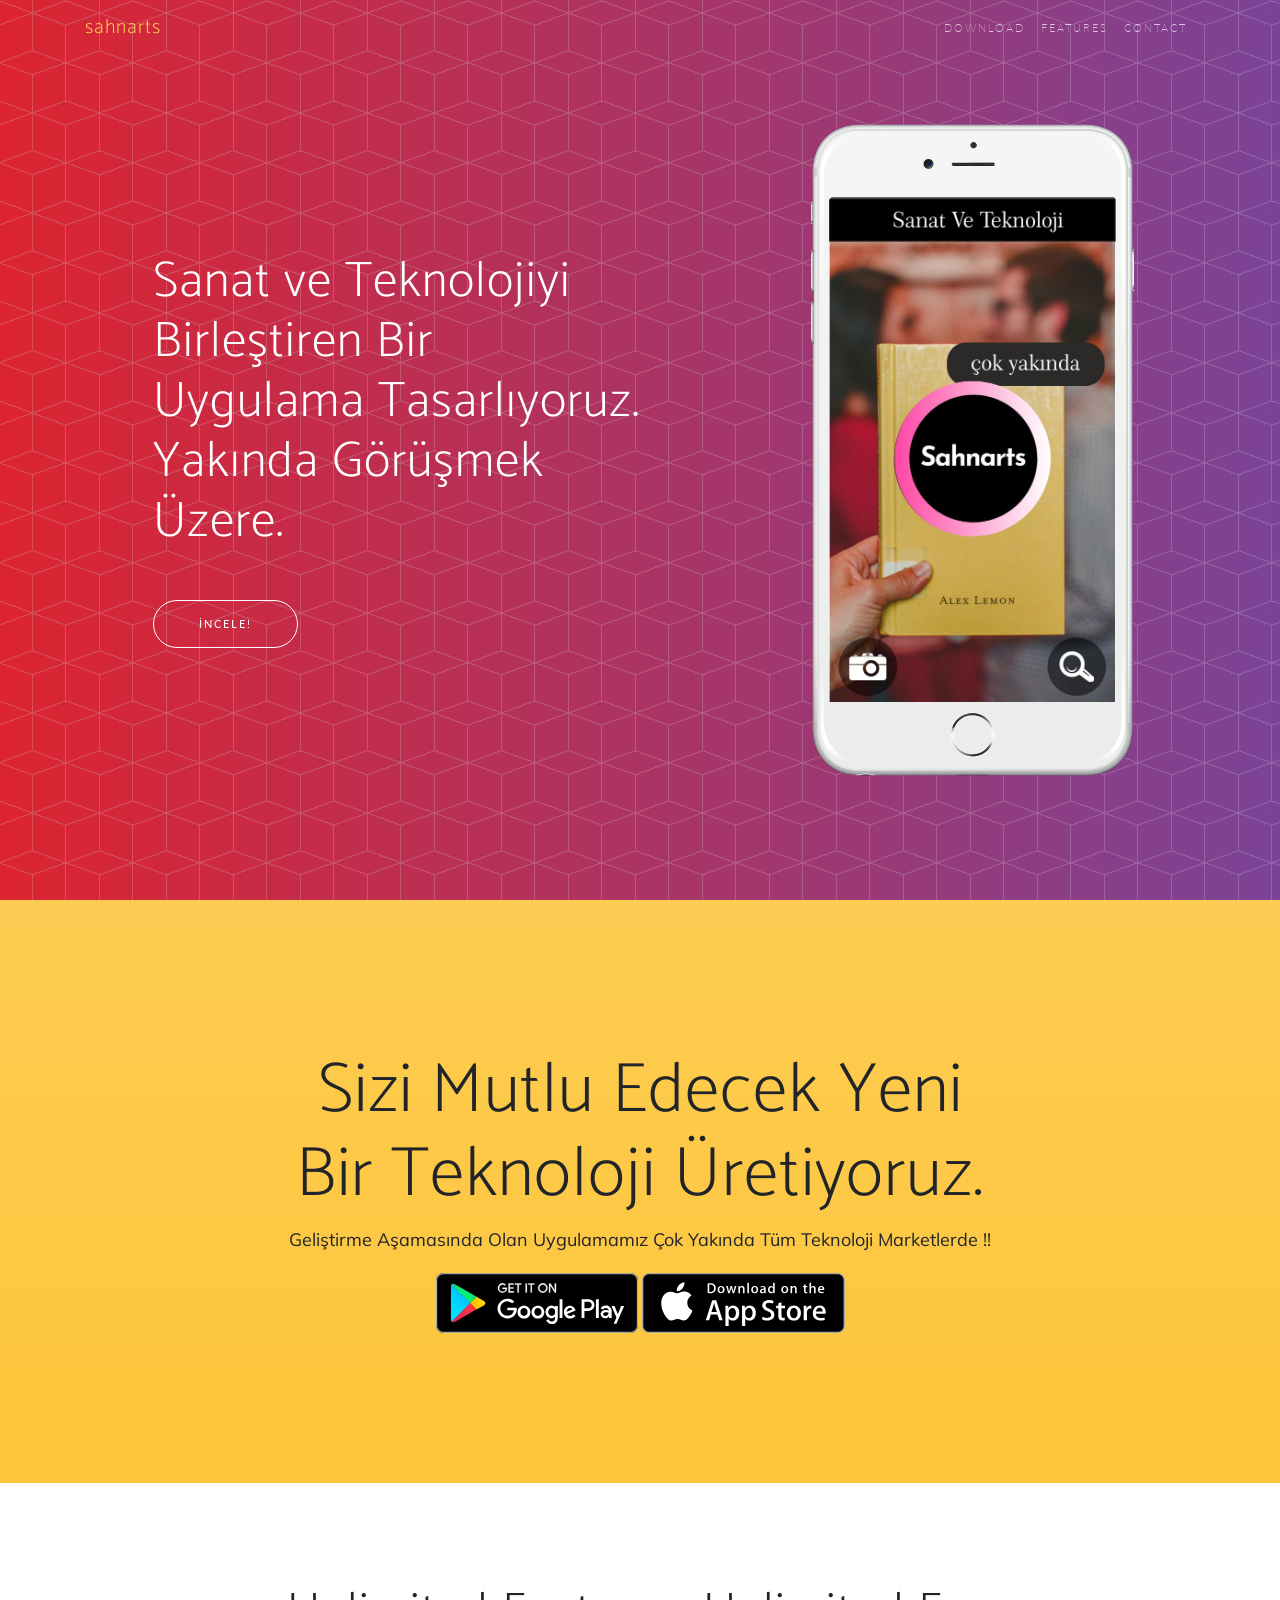
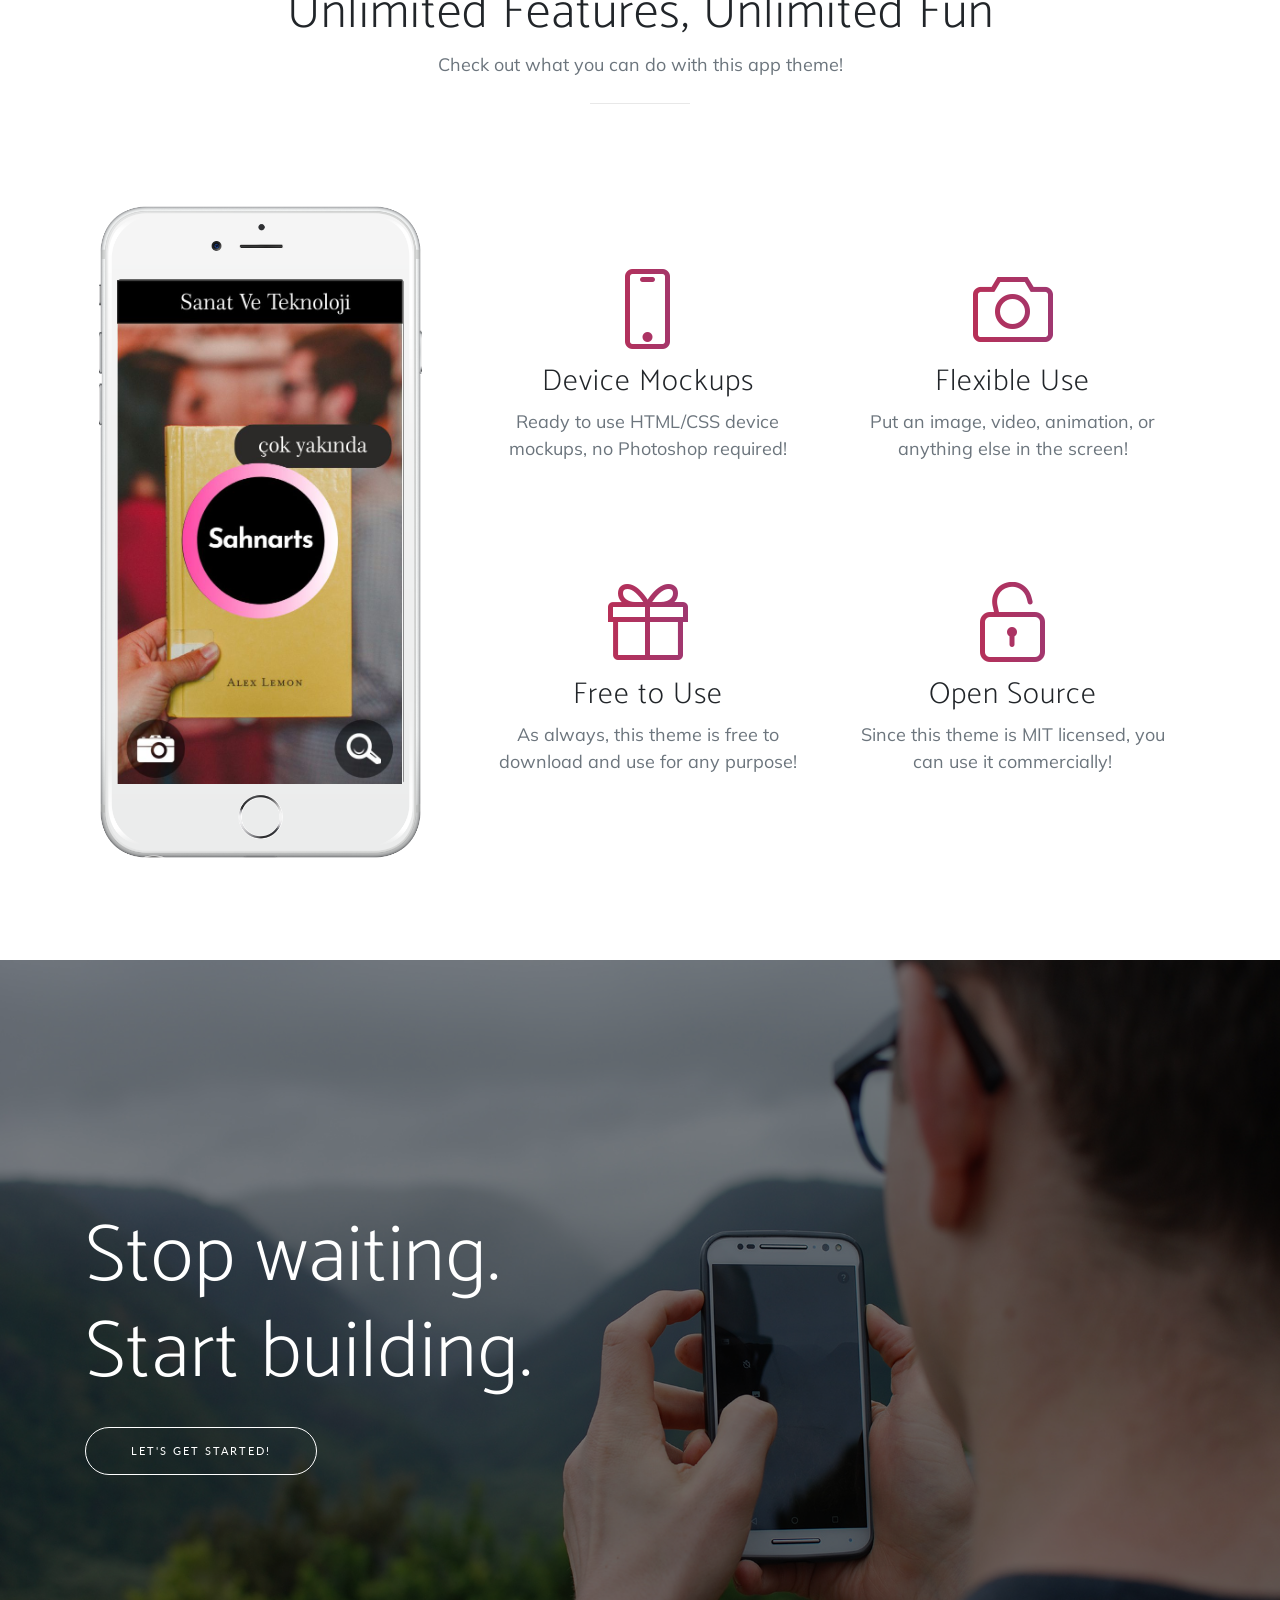
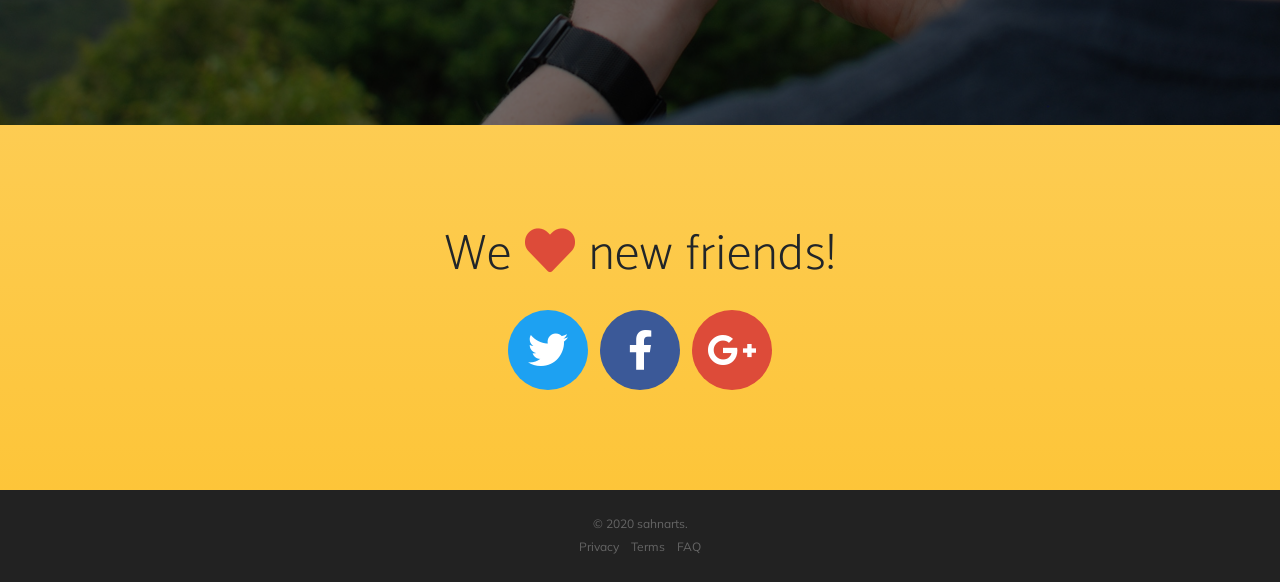
==== index.html @ 2852ccae "Update index.html" ====
<!DOCTYPE html>
<html lang="en">

<head>

  <meta charset="utf-8">
  <meta name="viewport" content="width=device-width, initial-scale=1, shrink-to-fit=no">
  <meta name="description" content="sahnarts">
  <meta name="author" content=".sahnarts">

  <title>sahnarts</title>

  <!-- Bootstrap core CSS -->
  <link href="vendor/bootstrap/css/bootstrap.min.css" rel="stylesheet">

  <!-- Custom fonts for this template -->
  <link href="vendor/fontawesome-free/css/all.min.css" rel="stylesheet">
  <link rel="stylesheet" href="vendor/simple-line-icons/css/simple-line-icons.css">
  <link href="https://fonts.googleapis.com/css?family=Lato" rel="stylesheet">
  <link href="https://fonts.googleapis.com/css?family=Catamaran:100,200,300,400,500,600,700,800,900" rel="stylesheet">
  <link href="https://fonts.googleapis.com/css?family=Muli" rel="stylesheet">

  <!-- Plugin CSS -->
  <link rel="stylesheet" href="device-mockups/device-mockups.min.css">

  <!-- Custom styles for this template -->
  <link href="css/new-age.min.css" rel="stylesheet">

</head>

<body id="page-top">

  <!-- Navigation -->
  <nav class="navbar navbar-expand-lg navbar-light fixed-top" id="mainNav">
    <div class="container">
      <a class="navbar-brand js-scroll-trigger" href="#page-top">sahnarts</a>
      <button class="navbar-toggler navbar-toggler-right" type="button" data-toggle="collapse" data-target="#navbarResponsive" aria-controls="navbarResponsive" aria-expanded="false" aria-label="Toggle navigation">
        Menu
        <i class="fas fa-bars"></i>
      </button>
      <div class="collapse navbar-collapse" id="navbarResponsive">
        <ul class="navbar-nav ml-auto">
          <li class="nav-item">
            <a class="nav-link js-scroll-trigger" href="#download">Download</a>
          </li>
          <li class="nav-item">
            <a class="nav-link js-scroll-trigger" href="#features">Features</a>
          </li>
          <li class="nav-item">
            <a class="nav-link js-scroll-trigger" href="#contact">Contact</a>
          </li>
        </ul>
      </div>
    </div>
  </nav>

  <header class="masthead">
    <div class="container h-100">
      <div class="row h-100">
        <div class="col-lg-7 my-auto">
          <div class="header-content mx-auto">
            <h1 class="mb-5">
              Sanat ve Teknolojiyi Birleştiren Bir Uygulama Tasarlıyoruz.</br>Yakında Görüşmek Üzere.</h1>
            <a href="#download" class="btn btn-outline btn-xl js-scroll-trigger">İncele!</a>
          </div>
        </div>
        <div class="col-lg-5 my-auto">
          <div class="device-container">
            <div class="device-mockup iphone6_plus portrait white">
              <div class="device">
                <div class="screen">
                  <!-- Demo image for screen mockup, you can put an image here, some HTML, an animation, video, or anything else! -->
                  <img src="../img/sahnartsphone.jpg" class="img-fluid" alt="">
                </div>
                <div class="button">
                  <!-- You can hook the "home button" to some JavaScript events or just remove it -->
                </div>
              </div>
            </div>
          </div>
        </div>
      </div>
    </div>
  </header>

  <section class="download bg-primary text-center" id="download">
    <div class="container">
      <div class="row">
        <div class="col-md-8 mx-auto">
          <h2 class="section-heading">Sizi Mutlu Edecek Yeni Bir Teknoloji Üretiyoruz.</h2>
          <p>Geliştirme Aşamasında Olan Uygulamamız Çok Yakında Tüm Teknoloji Marketlerde !!</p>
          <div class="badges">
            <a class="badge-link" href="#"><img src="img/google-play-badge.svg" alt=""></a>
            <a class="badge-link" href="#"><img src="img/app-store-badge.svg" alt=""></a>
          </div>
        </div>
      </div>
    </div>
  </section>

  <section class="features" id="features">
    <div class="container">
      <div class="section-heading text-center">
        <h2>Unlimited Features, Unlimited Fun</h2>
        <p class="text-muted">Check out what you can do with this app theme!</p>
        <hr>
      </div>
      <div class="row">
        <div class="col-lg-4 my-auto">
          <div class="device-container">
            <div class="device-mockup iphone6_plus portrait white">
              <div class="device">
                <div class="screen">
                  <!-- Demo image for screen mockup, you can put an image here, some HTML, an animation, video, or anything else! -->
                  <img src="img/sahnartsphone.jpg" class="img-fluid" alt="">
                </div>
                <div class="button">
                  <!-- You can hook the "home button" to some JavaScript events or just remove it -->
                </div>
              </div>
            </div>
          </div>
        </div>
        <div class="col-lg-8 my-auto">
          <div class="container-fluid">
            <div class="row">
              <div class="col-lg-6">
                <div class="feature-item">
                  <i class="icon-screen-smartphone text-primary"></i>
                  <h3>Device Mockups</h3>
                  <p class="text-muted">Ready to use HTML/CSS device mockups, no Photoshop required!</p>
                </div>
              </div>
              <div class="col-lg-6">
                <div class="feature-item">
                  <i class="icon-camera text-primary"></i>
                  <h3>Flexible Use</h3>
                  <p class="text-muted">Put an image, video, animation, or anything else in the screen!</p>
                </div>
              </div>
            </div>
            <div class="row">
              <div class="col-lg-6">
                <div class="feature-item">
                  <i class="icon-present text-primary"></i>
                  <h3>Free to Use</h3>
                  <p class="text-muted">As always, this theme is free to download and use for any purpose!</p>
                </div>
              </div>
              <div class="col-lg-6">
                <div class="feature-item">
                  <i class="icon-lock-open text-primary"></i>
                  <h3>Open Source</h3>
                  <p class="text-muted">Since this theme is MIT licensed, you can use it commercially!</p>
                </div>
              </div>
            </div>
          </div>
        </div>
      </div>
    </div>
  </section>

  <section class="cta">
    <div class="cta-content">
      <div class="container">
        <h2>Stop waiting.<br>Start building.</h2>
        <a href="#contact" class="btn btn-outline btn-xl js-scroll-trigger">Let's Get Started!</a>
      </div>
    </div>
    <div class="overlay"></div>
  </section>

  <section class="contact bg-primary" id="contact">
    <div class="container">
      <h2>We
        <i class="fas fa-heart"></i>
        new friends!</h2>
      <ul class="list-inline list-social">
        <li class="list-inline-item social-twitter">
          <a href="#">
            <i class="fab fa-twitter"></i>
          </a>
        </li>
        <li class="list-inline-item social-facebook">
          <a href="#">
            <i class="fab fa-facebook-f"></i>
          </a>
        </li>
        <li class="list-inline-item social-google-plus">
          <a href="#">
            <i class="fab fa-google-plus-g"></i>
          </a>
        </li>
      </ul>
    </div>
  </section>
  

  
  <footer>
    <div class="container">
      <p>&copy; 2020 sahnarts.</p>
      <ul class="list-inline">
        <li class="list-inline-item">
          <a href="#">Privacy</a>
        </li>
        <li class="list-inline-item">
          <a href="#">Terms</a>
        </li>
        <li class="list-inline-item">
          <a href="#">FAQ</a>
        </li>
      </ul>
    </div>
  </footer>


  <!-- Bootstrap core JavaScript -->
  <script src="vendor/jquery/jquery.min.js"></script>
  <script src="vendor/bootstrap/js/bootstrap.bundle.min.js"></script>

  <!-- Plugin JavaScript -->
  <script src="vendor/jquery-easing/jquery.easing.min.js"></script>

  <!-- Custom scripts for this template -->
  <script src="js/new-age.min.js"></script>

</body>

</html>
---- device-mockups/device-mockups.min.css ----
.device-mockup{position:relative;width:100%;padding-bottom:61.775701%}.device-mockup>.device{position:absolute;top:0;bottom:0;left:0;right:0;width:100%;height:100%;background-size:100% 100%;background-repeat:no-repeat;background-image:url(macbook/macbook.png)}.device-mockup>.device>.screen{position:absolute;top:11.0438729%;bottom:14.6747352%;left:13.364486%;right:13.364486%;overflow:hidden}.device-mockup>.device>.button{position:absolute;top:0;left:0;display:none;overflow:hidden;border-radius:100%;-webkit-border-radius:100%;-moz-border-radius:100%;cursor:pointer}.device-mockup.imac{padding-bottom:81.230769%}.device-mockup.imac>.device{background-image:url(imac/imac.png)}.device-mockup.imac>.device>.screen{top:8.20707071%;bottom:31.6919192%;left:6.61538462%;right:6.61538462%}.device-mockup.macbook{padding-bottom:61.775701%}.device-mockup.macbook>.device{background-image:url(macbook/macbook.png)}.device-mockup.macbook>.device>.screen{top:11.0438729%;bottom:14.6747352%;left:13.364486%;right:13.364486%}.device-mockup.macbook_2015{padding-bottom:57.5%}.device-mockup.macbook_2015.grey>.device,.device-mockup.macbook_2015>.device{background-image:url(macbook_2015/grey.png)}.device-mockup.macbook_2015.silver>.device,.device-mockup.macbook_2015>.device{background-image:url(macbook_2015/silver.png)}.device-mockup.macbook_2015.gold>.device,.device-mockup.macbook_2015>.device{background-image:url(macbook_2015/gold.png)}.device-mockup.macbook_2015>.device>.screen{top:7.5%;bottom:10.9%;left:12.46%;right:12.56%}.device-mockup.iphone5,.device-mockup.iphone5.portrait{padding-bottom:210.57%}.device-mockup.iphone5.landscape{padding-bottom:47.49%}.device-mockup.iphone5.black>.device,.device-mockup.iphone5.portrait.black>.device,.device-mockup.iphone5>.device{background-image:url(iphone5/iphone5_port_black.png)}.device-mockup.iphone5.landscape.black>.device,.device-mockup.iphone5.landscape>.device{background-image:url(iphone5/iphone5_land_black.png)}.device-mockup.iphone5.portrait.white>.device,.device-mockup.iphone5.white>.device{background-image:url(iphone5/iphone5_port_white.png)}.device-mockup.iphone5.landscape.white>.device{background-image:url(iphone5/iphone5_land_white.png)}.device-mockup.iphone5.portrait>.device>.screen,.device-mockup.iphone5>.device>.screen{top:14.78%;bottom:13.78%;left:8.77%;right:7.77%}.device-mockup.iphone5.landscape>.device>.screen{top:7.422488%;bottom:8.422488%;left:14.919127%;right:14.019127%}.device-mockup.iphone5.portrait>.device>.button,.device-mockup.iphone5>.device>.button{display:block;top:88.3%;bottom:2.5%;left:40%;right:40%}.device-mockup.iphone5.landscape>.device>.button{display:block;top:40%;bottom:41%;left:88.4%;right:2.3%}.device-mockup.iphone_se,.device-mockup.iphone_se.portrait{padding-bottom:209.83%}.device-mockup.iphone_se.landscape{padding-bottom:47.66%}.device-mockup.iphone_se.black>.device,.device-mockup.iphone_se.portrait.black>.device,.device-mockup.iphone_se>.device{background-image:url(iphone_se/iphone_se_port_black.png)}.device-mockup.iphone_se.landscape.black>.device,.device-mockup.iphone_se.landscape>.device{background-image:url(iphone_se/iphone_se_land_black.png)}.device-mockup.iphone_se.portrait.white>.device,.device-mockup.iphone_se.white>.device{background-image:url(iphone_se/iphone_se_port_white.png)}.device-mockup.iphone_se.landscape.white>.device{background-image:url(iphone_se/iphone_se_land_white.png)}.device-mockup.iphone_se.gold>.device,.device-mockup.iphone_se.portrait.gold>.device{background-image:url(iphone_se/iphone_se_port_gold.png)}.device-mockup.iphone_se.landscape.gold>.device{background-image:url(iphone_se/iphone_se_land_gold.png)}.device-mockup.iphone_se.portrait.rose>.device,.device-mockup.iphone_se.rose>.device{background-image:url(iphone_se/iphone_se_port_rose.png)}.device-mockup.iphone_se.landscape.rose>.device{background-image:url(iphone_se/iphone_se_land_rose.png)}.device-mockup.iphone_se.portrait>.device>.screen,.device-mockup.iphone_se>.device>.screen{top:16.28%;bottom:16.28%;left:11.77%;right:11.77%}.device-mockup.iphone_se.landscape>.device>.screen{top:11.722488%;bottom:11.722488%;left:16.0191273%;right:16.0191273%}.device-mockup.iphone_se.portrait>.device>.button,.device-mockup.iphone_se>.device>.button{display:block;top:86.3%;bottom:5.5%;left:42%;right:42%}.device-mockup.iphone_se.landscape>.device>.button{display:block;top:42%;bottom:42%;left:86.4%;right:5.1%}.device-mockup.iphone6,.device-mockup.iphone6.portrait{padding-bottom:207.19%}.device-mockup.iphone6.landscape{padding-bottom:48.76%}.device-mockup.iphone6.black>.device,.device-mockup.iphone6.portrait.black>.device,.device-mockup.iphone6>.device{background-image:url(iphone_6/iphone_6_port_black.png)}.device-mockup.iphone6.landscape.black>.device,.device-mockup.iphone6.landscape>.device{background-image:url(iphone_6/iphone_6_land_black.png)}.device-mockup.iphone6.portrait.white>.device,.device-mockup.iphone6.white>.device{background-image:url(iphone_6/iphone_6_port_white.png)}.device-mockup.iphone6.landscape.white>.device{background-image:url(iphone_6/iphone_6_land_white.png)}.device-mockup.iphone6.gold>.device,.device-mockup.iphone6.portrait.gold>.device{background-image:url(iphone_6/iphone_6_port_gold.png)}.device-mockup.iphone6.landscape.gold>.device{background-image:url(iphone_6/iphone_6_land_gold.png)}.device-mockup.iphone6.portrait>.device>.screen,.device-mockup.iphone6>.device>.screen{top:12.58%;bottom:12.88%;left:6.77%;right:6.77%}.device-mockup.iphone6.landscape>.device>.screen{top:6.77%;bottom:6.77%;left:12.58%;right:12.88%}.device-mockup.iphone6.portrait>.device>.button,.device-mockup.iphone6>.device>.button{display:block;top:88.6%;bottom:3.2%;left:42%;right:42%}.device-mockup.iphone6.landscape>.device>.button{display:block;top:42%;bottom:42%;left:88.6%;right:3.2%}.device-mockup.iphone6_plus,.device-mockup.iphone6_plus.portrait{padding-bottom:201.76%}.device-mockup.iphone6_plus.landscape{padding-bottom:49.56%}.device-mockup.iphone6_plus.black>.device,.device-mockup.iphone6_plus.portrait.black>.device,.device-mockup.iphone6_plus>.device{background-image:url(iphone_6_plus/iphone_6_plus_black_port.png)}.device-mockup.iphone6_plus.landscape.black>.device,.device-mockup.iphone6_plus.landscape>.device{background-image:url(iphone_6_plus/iphone_6_plus_black_land.png)}.device-mockup.iphone6_plus.portrait.white>.device,.device-mockup.iphone6_plus.white>.device{background-image:url(iphone_6_plus/iphone_6_plus_white_port.png)}.device-mockup.iphone6_plus.landscape.white>.device{background-image:url(iphone_6_plus/iphone_6_plus_white_land.png)}.device-mockup.iphone6_plus.gold>.device,.device-mockup.iphone6_plus.portrait.gold>.device{background-image:url(iphone_6_plus/iphone_6_plus_gold_port.png)}.device-mockup.iphone6_plus.landscape.gold>.device{background-image:url(iphone_6_plus/iphone_6_plus_gold_land.png)}.device-mockup.iphone6_plus.portrait>.device>.screen,.device-mockup.iphone6_plus>.device>.screen{top:11.58%;bottom:11.58%;left:5.97%;right:5.97%}.device-mockup.iphone6_plus.landscape>.device>.screen{top:5.97%;bottom:5.97%;left:11.38%;right:11.58%}.device-mockup.iphone6_plus.portrait>.device>.button,.device-mockup.iphone6_plus>.device>.button{display:block;top:89.9%;bottom:3.2%;left:43%;right:43%}.device-mockup.iphone6_plus.landscape>.device>.button{display:block;top:43%;bottom:43%;left:89.9%;right:3.2%}.device-mockup.ipad,.device-mockup.ipad.portrait{padding-bottom:128.406276%}.device-mockup.ipad.landscape{padding-bottom:79.9086758%}.device-mockup.ipad.black>.device,.device-mockup.ipad.portrait.black>.device,.device-mockup.ipad>.device{background-image:url(ipad/ipad_port_black.png)}.device-mockup.ipad.portrait.white>.device,.device-mockup.ipad.white>.device{background-image:url(ipad/ipad_port_white.png)}.device-mockup.ipad.landscape.black>.device,.device-mockup.ipad.landscape>.device{background-image:url(ipad/ipad_land_black.png)}.device-mockup.ipad.landscape.white>.device{background-image:url(ipad/ipad_land_white.png)}.device-mockup.ipad.portrait>.device>.screen,.device-mockup.ipad>.device>.screen{top:12.025723%;bottom:12.154341%;left:13.45995%;right:13.45995%}.device-mockup.ipad.landscape>.device>.screen{top:13.87755102%;bottom:13.87755102%;left:11.5459883%;right:11.5459883%}.device-mockup.ipad.portrait>.device>.button,.device-mockup.ipad>.device>.button{display:block;top:90.2%;bottom:5.5%;left:47.3%;right:47.3%}.device-mockup.ipad.landscape>.device>.button{display:block;top:47.3%;bottom:47.3%;left:90.8%;right:4.9%}.device-mockup.ipad_air,.device-mockup.ipad_air.portrait{padding-bottom:141.27%}.device-mockup.ipad_air.landscape{padding-bottom:70.79%}.device-mockup.ipad_air.grey>.device,.device-mockup.ipad_air.portrait.grey>.device,.device-mockup.ipad_air>.device{background-image:url(ipad_air/ipad_air_gray_port.png)}.device-mockup.ipad_air.portrait.silver>.device,.device-mockup.ipad_air.silver>.device{background-image:url(ipad_air/ipad_air_silver_port.png)}.device-mockup.ipad_air.landscape.grey>.device,.device-mockup.ipad_air.landscape>.device{background-image:url(ipad_air/ipad_air_gray_land.png)}.device-mockup.ipad_air.landscape.silver>.device{background-image:url(ipad_air/ipad_air_silver_land.png)}.device-mockup.ipad_air.portrait>.device>.screen,.device-mockup.ipad_air>.device>.screen{top:9.025723%;bottom:9.154341%;left:7.45995%;right:6.45995%}.device-mockup.ipad_air.landscape>.device>.screen{top:6.877551%;bottom:6.877551%;left:9.545988%;right:9.545988%}.device-mockup.ipad_air.portrait>.device>.button,.device-mockup.ipad_air>.device>.button{display:block;top:93.2%;bottom:2.5%;left:47.3%;right:47.3%}.device-mockup.ipad_air.landscape>.device>.button{display:block;top:47.3%;bottom:47.3%;left:93.1%;right:2.1%}.device-mockup.ipad_air_2,.device-mockup.ipad_air_2.portrait{padding-bottom:141.38%}.device-mockup.ipad_air_2.landscape{padding-bottom:70.73%}.device-mockup.ipad_air_2.grey>.device,.device-mockup.ipad_air_2.portrait.grey>.device,.device-mockup.ipad_air_2>.device{background-image:url(ipad_air_2/ipad_air_2_gray_port.png)}.device-mockup.ipad_air_2.portrait.silver>.device,.device-mockup.ipad_air_2.silver>.device{background-image:url(ipad_air_2/ipad_air_2_silver_port.png)}.device-mockup.ipad_air_2.gold>.device,.device-mockup.ipad_air_2.portrait.gold>.device{background-image:url(ipad_air_2/ipad_air_2_gold_port.png)}.device-mockup.ipad_air_2.landscape.grey>.device,.device-mockup.ipad_air_2.landscape>.device{background-image:url(ipad_air_2/ipad_air_2_gray_land.png)}.device-mockup.ipad_air_2.landscape.silver>.device{background-image:url(ipad_air_2/ipad_air_2_silver_land.png)}.device-mockup.ipad_air_2.landscape.gold>.device{background-image:url(ipad_air_2/ipad_air_2_gold_land.png)}.device-mockup.ipad_air_2.portrait>.device>.screen,.device-mockup.ipad_air_2>.device>.screen{top:9.025723%;bottom:8.854341%;left:6.15995%;right:6.15995%}.device-mockup.ipad_air_2.landscape>.device>.screen{top:6.277551%;bottom:6.277551%;left:8.545988%;right:8.545988%}.device-mockup.ipad_air_2.portrait>.device>.button,.device-mockup.ipad_air_2>.device>.button{display:block;top:93.2%;bottom:2.1%;left:46.3%;right:46.5%}.device-mockup.ipad_air_2.landscape>.device>.button{display:block;top:46.5%;bottom:46.8%;left:93.5%;right:1.9%}.device-mockup.ipad_pro,.device-mockup.ipad_pro.portrait{padding-bottom:138.63%}.device-mockup.ipad_pro.landscape{padding-bottom:72.14%}.device-mockup.ipad_pro.grey>.device,.device-mockup.ipad_pro.portrait.grey>.device,.device-mockup.ipad_pro>.device{background-image:url(ipad_pro/ipad_pro_port_black.png)}.device-mockup.ipad_pro.portrait.silver>.device,.device-mockup.ipad_pro.silver>.device{background-image:url(ipad_pro/ipad_pro_port_silver.png)}.device-mockup.ipad_pro.gold>.device,.device-mockup.ipad_pro.portrait.gold>.device{background-image:url(ipad_pro/ipad_pro_port_gold.png)}.device-mockup.ipad_pro.landscape.grey>.device,.device-mockup.ipad_pro.landscape>.device{background-image:url(ipad_pro/ipad_pro_land_black.png)}.device-mockup.ipad_pro.landscape.silver>.device{background-image:url(ipad_pro/ipad_pro_land_silver.png)}.device-mockup.ipad_pro.landscape.gold>.device{background-image:url(ipad_pro/ipad_pro_land_gold.png)}.device-mockup.ipad_pro.portrait>.device>.screen,.device-mockup.ipad_pro>.device>.screen{top:7.025723%;bottom:6.854341%;left:5.15995%;right:5.15995%}.device-mockup.ipad_pro.landscape>.device>.screen{top:5.177551%;bottom:5.177551%;left:6.945988%;right:6.945988%}.device-mockup.ipad_pro.portrait>.device>.button,.device-mockup.ipad_pro>.device>.button{display:block;top:94.9%;bottom:1.5%;left:47.3%;right:47.1%}.device-mockup.ipad_pro.landscape>.device>.button{display:block;top:47.5%;bottom:47.5%;left:94.8%;right:1.5%}.device-mockup.galaxy_s3,.device-mockup.galaxy_s3.portrait{padding-bottom:178.787879%}.device-mockup.galaxy_s3.landscape{padding-bottom:55.9322034%}.device-mockup.galaxy_s3.black>.device,.device-mockup.galaxy_s3.portrait.black>.device,.device-mockup.galaxy_s3>.device{background-image:url(galaxy_s3/s3_port_black.png)}.device-mockup.galaxy_s3.landscape.black>.device,.device-mockup.galaxy_s3.landscape>.device{background-image:url(galaxy_s3/s3_land_black.png)}.device-mockup.galaxy_s3.portrait.white>.device,.device-mockup.galaxy_s3.white>.device{background-image:url(galaxy_s3/s3_port_white.png)}.device-mockup.galaxy_s3.landscape.white>.device{background-image:url(galaxy_s3/s3_land_white.png)}.device-mockup.galaxy_s3.portrait>.device>.screen,.device-mockup.galaxy_s3>.device>.screen{top:12.3728814%;bottom:15.5367232%;left:13.8383838%;right:13.8383838%}.device-mockup.galaxy_s3.landscape>.device>.screen{top:13.8383838%;bottom:13.8383838%;left:12.3728814%;right:15.5367232%}.device-mockup.galaxy_s5,.device-mockup.galaxy_s5.portrait{padding-bottom:194.188862%}.device-mockup.galaxy_s5.landscape{padding-bottom:51.496259%}.device-mockup.galaxy_s5.black>.device,.device-mockup.galaxy_s5.portrait.black>.device,.device-mockup.galaxy_s5>.device{background-image:url(galaxy_s5/galaxy_s5_port_black.png)}.device-mockup.galaxy_s5.landscape.black>.device,.device-mockup.galaxy_s5.landscape>.device{background-image:url(galaxy_s5/galaxy_s5_land_black.png)}.device-mockup.galaxy_s5.portrait.white>.device,.device-mockup.galaxy_s5.white>.device{background-image:url(galaxy_s5/galaxy_s5_port_white.png)}.device-mockup.galaxy_s5.landscape.white>.device{background-image:url(galaxy_s5/galaxy_s5_land_white.png)}.device-mockup.galaxy_s5.portrait>.device>.screen,.device-mockup.galaxy_s5>.device>.screen{top:10.2%;bottom:10.1%;left:6.3%;right:6.4%}.device-mockup.galaxy_s5.landscape>.device>.screen{top:6.6%;bottom:6.2%;left:10.15%;right:10%}.device-mockup.galaxy_tab4,.device-mockup.galaxy_tab4.landscape{padding-bottom:72.689464%}.device-mockup.galaxy_tab4.black>.device,.device-mockup.galaxy_tab4.landscape.black>.device,.device-mockup.galaxy_tab4>.device{background-image:url(galaxy_tab4/galaxy_tab4_land_black.png)}.device-mockup.galaxy_tab4.landscape.white>.device,.device-mockup.galaxy_tab4.white>.device{background-image:url(galaxy_tab4/galaxy_tab4_land_white.png)}.device-mockup.galaxy_tab4.landscape>.device>.screen,.device-mockup.galaxy_tab4>.device>.screen{top:11.5%;bottom:11.5%;left:5.4%;right:5.2%}.device-mockup.lumia920,.device-mockup.lumia920.portrait{padding-bottom:172.796353%}.device-mockup.lumia920.landscape{padding-bottom:56.3330381%}.device-mockup.lumia920.portrait>.device,.device-mockup.lumia920>.device{background-image:url(lumia920/lumia920_port.png)}.device-mockup.lumia920.landscape>.device{background-image:url(lumia920/lumia920_land.png)}.device-mockup.lumia920.portrait>.device>.screen,.device-mockup.lumia920>.device>.screen{top:10.6420405%;bottom:18.9973615%;left:13.5258359%;right:13.5258359%}.device-mockup.lumia920.landscape>.device>.screen{top:12.2641509%;bottom:12.2641509%;left:10.5403012%;right:18.6005314%}.device-mockup.nexus7,.device-mockup.nexus7.portrait{padding-bottom:156.521739%}.device-mockup.nexus7.landscape{padding-bottom:63.6678201%}.device-mockup.nexus7.portrait>.device,.device-mockup.nexus7>.device{background-image:url(nexus7/nexus7_port.png)}.device-mockup.nexus7.landscape>.device{background-image:url(nexus7/nexus7_land.png)}.device-mockup.nexus7.portrait>.device>.screen,.device-mockup.nexus7>.device>.screen{top:13.1365741%;bottom:12.7893519%;left:13.7681159%;right:13.7681159%}.device-mockup.nexus7.landscape>.device>.screen{top:13.7681159%;bottom:13.7681159%;left:13.0911188%;right:13.0911188%}.device-mockup.surface,.device-mockup.surface.landscape{padding-bottom:64.7584973%}.device-mockup.surface.landscape>.device,.device-mockup.surface>.device{background-image:url(surface/surface.png)}.device-mockup.surface.landscape>.device>.screen,.device-mockup.surface>.device>.screen{top:14.5488029%;bottom:14.9171271%;left:9.36195587%;right:9.36195587%}.device-mockup.samsung_tv,.device-mockup.samsung_tv.landscape{padding-bottom:64.68%}.device-mockup.samsung_tv.landscape>.device,.device-mockup.samsung_tv>.device{background-image:url(samsung_tv/samsung_tv.png)}.device-mockup.samsung_tv.landscape>.device>.screen,.device-mockup.samsung_tv>.device>.screen{top:2.148803%;bottom:12.817127%;left:1.261956%;right:1.361956%}
---- css/new-age.min.css ----
/*!
 * Start Bootstrap - New Age v5.0.7 (https://startbootstrap.com/template-overviews/new-age)
 * Copyright 2013-2019 Start Bootstrap
 * Licensed under MIT (https://github.com/BlackrockDigital/startbootstrap-new-age/blob/master/LICENSE)
 */body,html{width:100%;height:100%}body{font-family:Muli,Helvetica,Arial,sans-serif}a{color:#fdcc52;transition:all .35s}a:focus,a:hover{color:#fcbd20}hr{max-width:100px;margin:25px auto 0;border-width:1px;border-color:rgba(34,34,34,.1)}hr.light{border-color:#fff}h1,h2,h3,h4,h5,h6{font-family:Catamaran,Helvetica,Arial,sans-serif;font-weight:200;letter-spacing:1px}p{font-size:18px;line-height:1.5;margin-bottom:20px}section{padding:100px 0}section h2{font-size:50px}#mainNav{border-color:rgba(34,34,34,.05);background-color:#fff;transition:all .35s;font-family:Catamaran,Helvetica,Arial,sans-serif;font-weight:200;letter-spacing:1px}#mainNav .navbar-brand{color:#fdcc52;font-family:Catamaran,Helvetica,Arial,sans-serif;font-weight:200;letter-spacing:1px}#mainNav .navbar-brand:focus,#mainNav .navbar-brand:hover{color:#fcbd20}#mainNav .navbar-toggler{font-size:12px;padding:8px 10px;color:#222}#mainNav .navbar-nav>li>a{font-size:11px;font-family:Lato,Helvetica,Arial,sans-serif;letter-spacing:2px;text-transform:uppercase}#mainNav .navbar-nav>li>a.active{color:#fdcc52!important;background-color:transparent}#mainNav .navbar-nav>li>a.active:hover{background-color:transparent}#mainNav .navbar-nav>li>a,#mainNav .navbar-nav>li>a:focus{color:#222}#mainNav .navbar-nav>li>a:focus:hover,#mainNav .navbar-nav>li>a:hover{color:#fdcc52}@media (min-width:992px){#mainNav{border-color:transparent;background-color:transparent}#mainNav .navbar-brand{color:fade(white,70%)}#mainNav .navbar-brand:focus,#mainNav .navbar-brand:hover{color:#fff}#mainNav .navbar-nav>li>a,#mainNav .navbar-nav>li>a:focus{color:rgba(255,255,255,.7)}#mainNav .navbar-nav>li>a:focus:hover,#mainNav .navbar-nav>li>a:hover{color:#fff}#mainNav.navbar-shrink{border-color:rgba(34,34,34,.1);background-color:#fff}#mainNav.navbar-shrink .navbar-brand{color:#222}#mainNav.navbar-shrink .navbar-brand:focus,#mainNav.navbar-shrink .navbar-brand:hover{color:#fdcc52}#mainNav.navbar-shrink .navbar-nav>li>a,#mainNav.navbar-shrink .navbar-nav>li>a:focus{color:#222}#mainNav.navbar-shrink .navbar-nav>li>a:focus:hover,#mainNav.navbar-shrink .navbar-nav>li>a:hover{color:#fdcc52}}header.masthead{position:relative;width:100%;padding-top:150px;padding-bottom:100px;color:#fff;background:url(../img/bg-pattern.png),#7b4397;background:url(../img/bg-pattern.png),linear-gradient(to left,#7b4397,#dc2430)}header.masthead .header-content{max-width:500px;margin-bottom:100px;text-align:center}header.masthead .header-content h1{font-size:30px}header.masthead .device-container{max-width:325px;margin-right:auto;margin-left:auto}header.masthead .device-container .screen img{border-radius:3px}@media (min-width:992px){header.masthead{height:100vh;min-height:775px;padding-top:0;padding-bottom:0}header.masthead .header-content{margin-bottom:0;text-align:left}header.masthead .header-content h1{font-size:50px}header.masthead .device-container{max-width:325px}}section.download{position:relative;padding:150px 0}section.download h2{font-size:50px;margin-top:0}section.download .badges .badge-link{display:block;margin-bottom:25px}section.download .badges .badge-link:last-child{margin-bottom:0}section.download .badges .badge-link img{height:60px}@media (min-width:768px){section.download .badges .badge-link{display:inline-block;margin-bottom:0}}@media (min-width:768px){section.download h2{font-size:70px}}section.features .section-heading{margin-bottom:100px}section.features .section-heading h2{margin-top:0}section.features .section-heading p{margin-bottom:0}section.features .device-container,section.features .feature-item{max-width:325px;margin:0 auto}section.features .device-container{margin-bottom:100px}@media (min-width:992px){section.features .device-container{margin-bottom:0}}section.features .feature-item{padding-top:50px;padding-bottom:50px;text-align:center}section.features .feature-item h3{font-size:30px}section.features .feature-item i{font-size:80px;display:block;margin-bottom:15px;background:linear-gradient(to left,#7b4397,#dc2430);-webkit-background-clip:text;-webkit-text-fill-color:transparent}section.cta{position:relative;padding:250px 0;background-image:url(../img/bg-cta.jpg);background-position:center;background-size:cover}section.cta .cta-content{position:relative;z-index:1}section.cta .cta-content h2{font-size:50px;max-width:450px;margin-top:0;margin-bottom:25px;color:#fff}@media (min-width:768px){section.cta .cta-content h2{font-size:80px}}section.cta .overlay{position:absolute;top:0;left:0;width:100%;height:100%;background-color:rgba(0,0,0,.5)}section.contact{text-align:center}section.contact h2{margin-top:0;margin-bottom:25px}section.contact h2 i{color:#dd4b39}section.contact ul.list-social{margin-bottom:0}section.contact ul.list-social li a{font-size:40px;line-height:80px;display:block;width:80px;height:80px;color:#fff;border-radius:100%}section.contact ul.list-social li.social-twitter a{background-color:#1da1f2}section.contact ul.list-social li.social-twitter a:hover{background-color:#0d95e8}section.contact ul.list-social li.social-facebook a{background-color:#3b5998}section.contact ul.list-social li.social-facebook a:hover{background-color:#344e86}section.contact ul.list-social li.social-google-plus a{background-color:#dd4b39}section.contact ul.list-social li.social-google-plus a:hover{background-color:#d73925}footer{padding:25px 0;text-align:center;color:rgba(255,255,255,.3);background-color:#222}footer p{font-size:12px;margin:0}footer ul{margin-bottom:0}footer ul li a{font-size:12px;color:rgba(255,255,255,.3)}footer ul li a.active,footer ul li a:active,footer ul li a:focus,footer ul li a:hover{text-decoration:none}.bg-primary{background:#fdcc52;background:linear-gradient(#fdcc52,#fdc539)}.text-primary{color:#fdcc52}.no-gutter>[class*=col-]{padding-right:0;padding-left:0}.btn-outline{color:#fff;border:1px solid;border-color:#fff}.btn-outline.active,.btn-outline:active,.btn-outline:focus,.btn-outline:hover{color:#fff;border-color:#fdcc52;background-color:#fdcc52}.btn{border-radius:300px;font-family:Lato,Helvetica,Arial,sans-serif;letter-spacing:2px;text-transform:uppercase}.btn-xl{font-size:11px;padding:15px 45px}
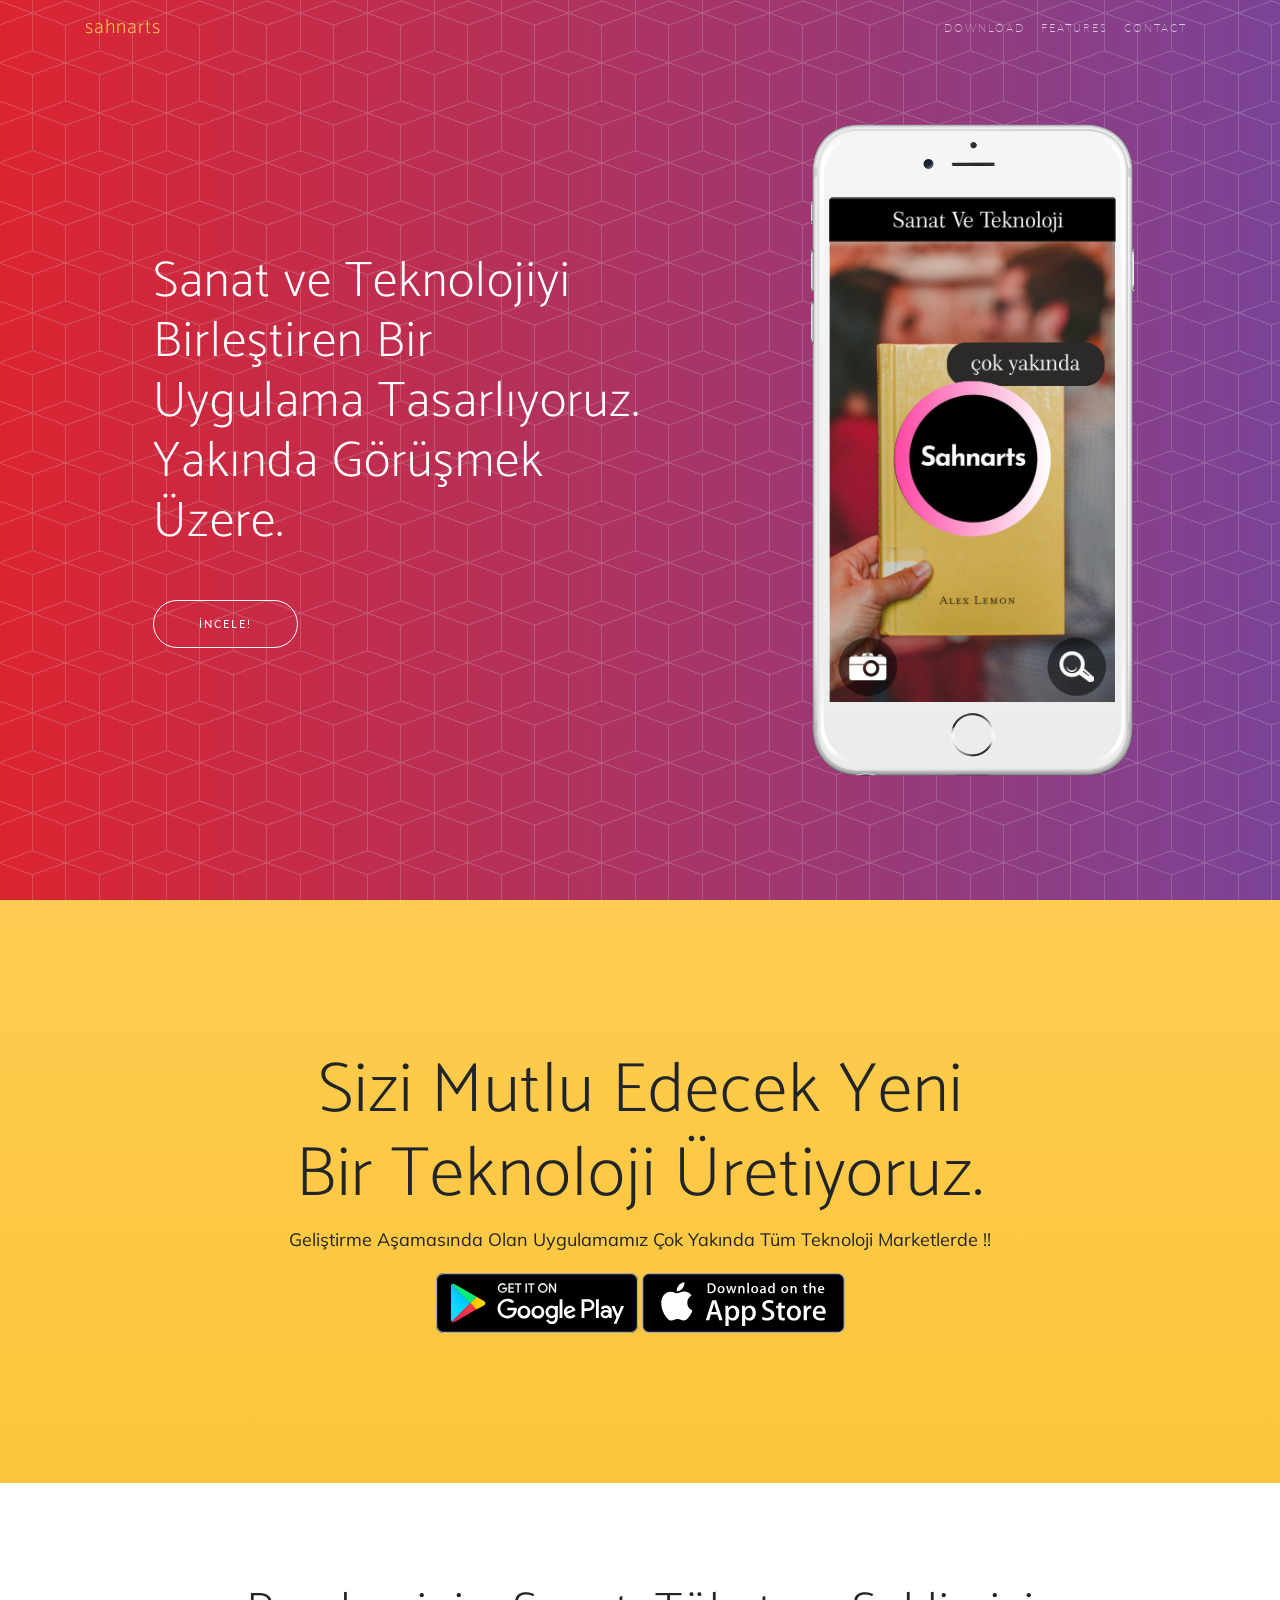
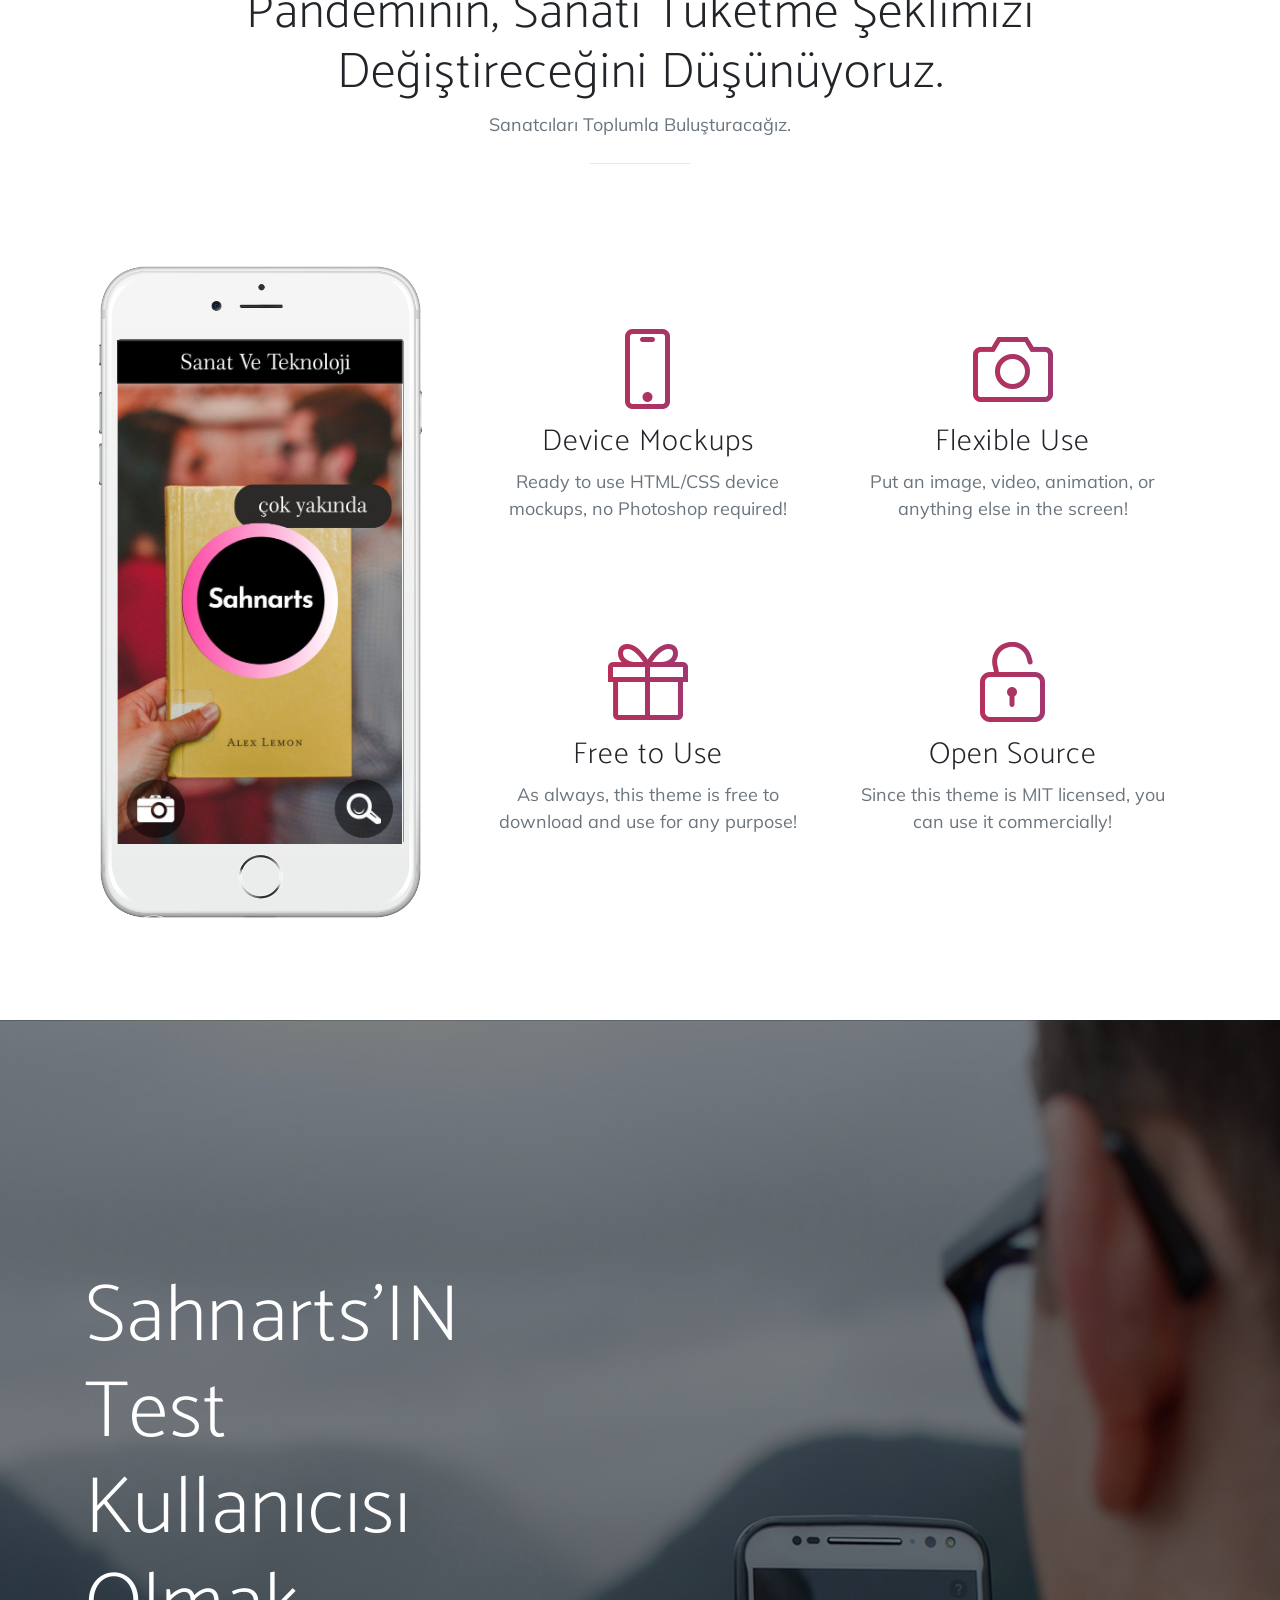
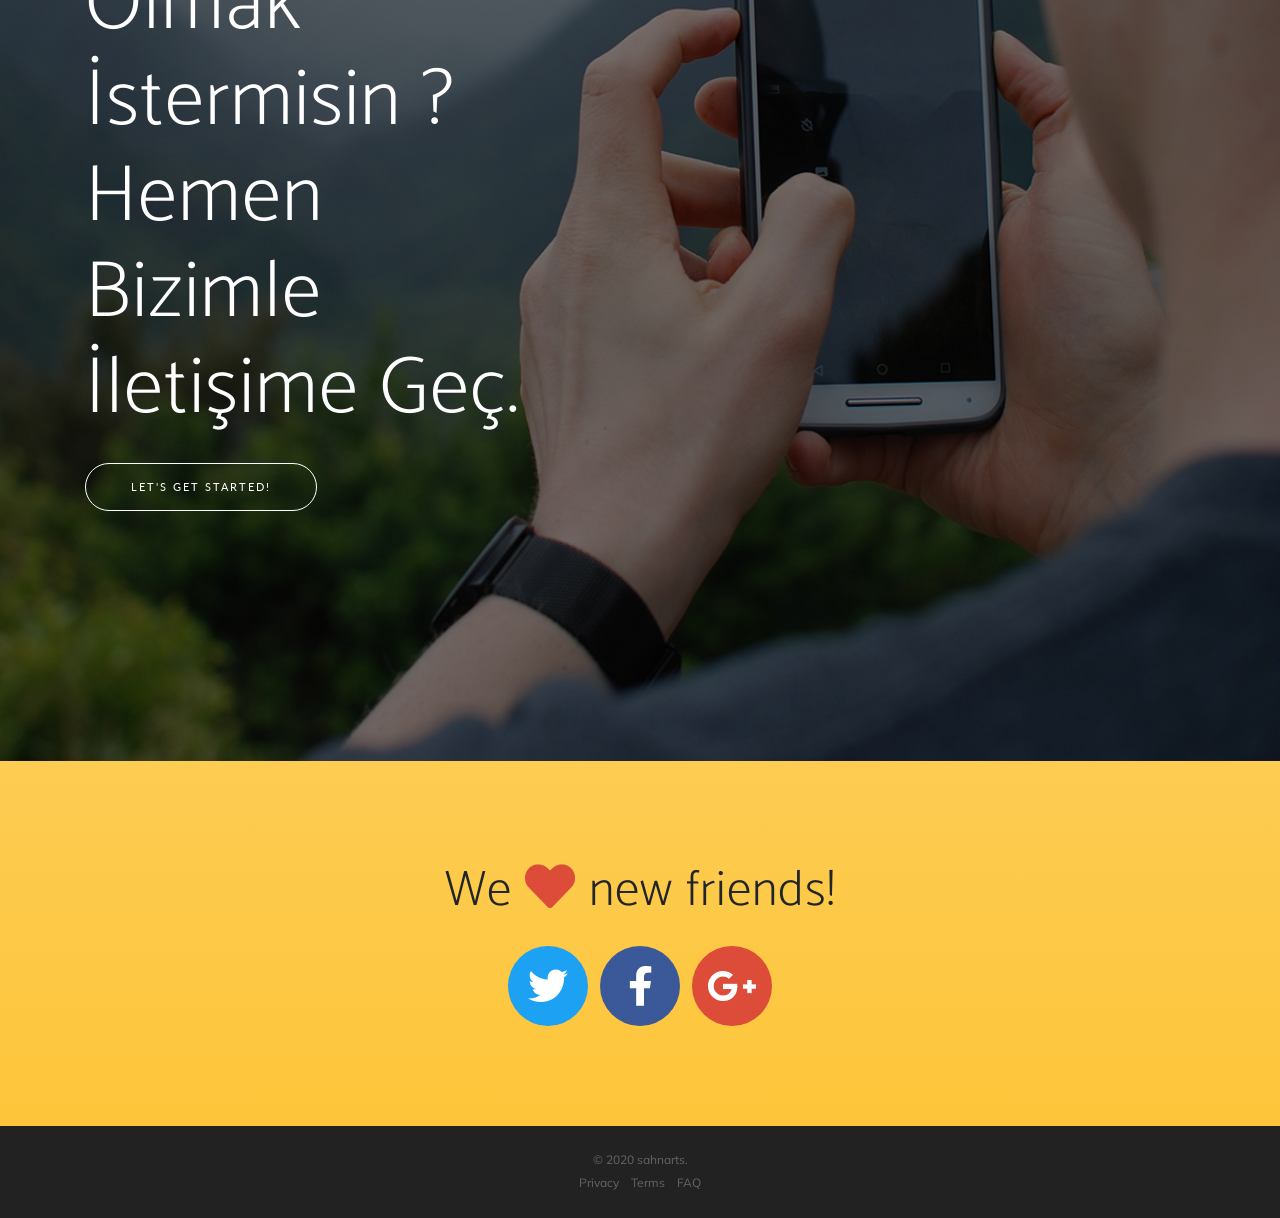
==== commit 8553c619: "Update index.html" ====
--- a/index.html
+++ b/index.html
@@ -101,8 +101,8 @@
   <section class="features" id="features">
     <div class="container">
       <div class="section-heading text-center">
-        <h2>Unlimited Features, Unlimited Fun</h2>
-        <p class="text-muted">Check out what you can do with this app theme!</p>
+        <h2>Pandeminin, Sanatı Tüketme Şeklimizi Değiştireceğini Düşünüyoruz.</h2>
+        <p class="text-muted">Sanatcıları Toplumla Buluşturacağız.</p>
         <hr>
       </div>
       <div class="row">
@@ -164,7 +164,7 @@
   <section class="cta">
     <div class="cta-content">
       <div class="container">
-        <h2>Stop waiting.<br>Start building.</h2>
+        <h2>Sahnarts'IN Test Kullanıcısı Olmak İstermisin ? Hemen Bizimle İletişime Geç. </h2>
         <a href="#contact" class="btn btn-outline btn-xl js-scroll-trigger">Let's Get Started!</a>
       </div>
     </div>
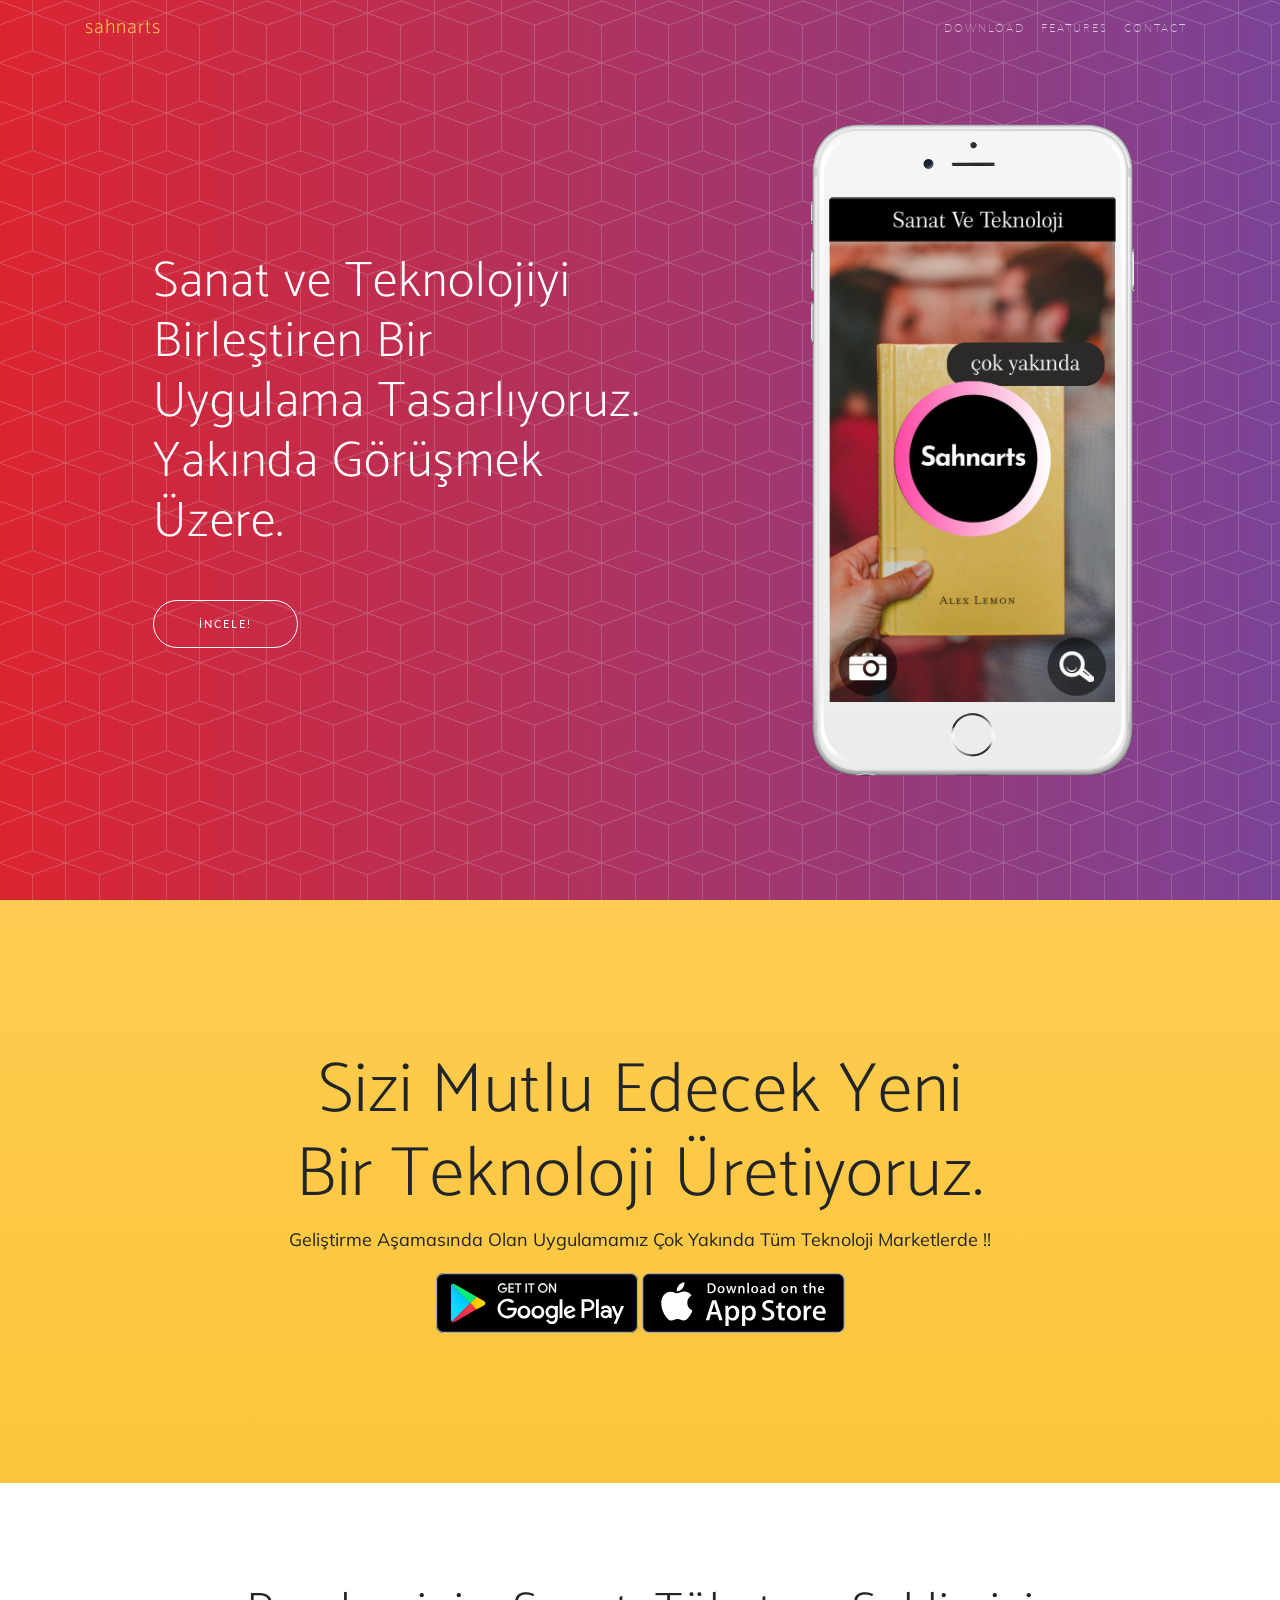
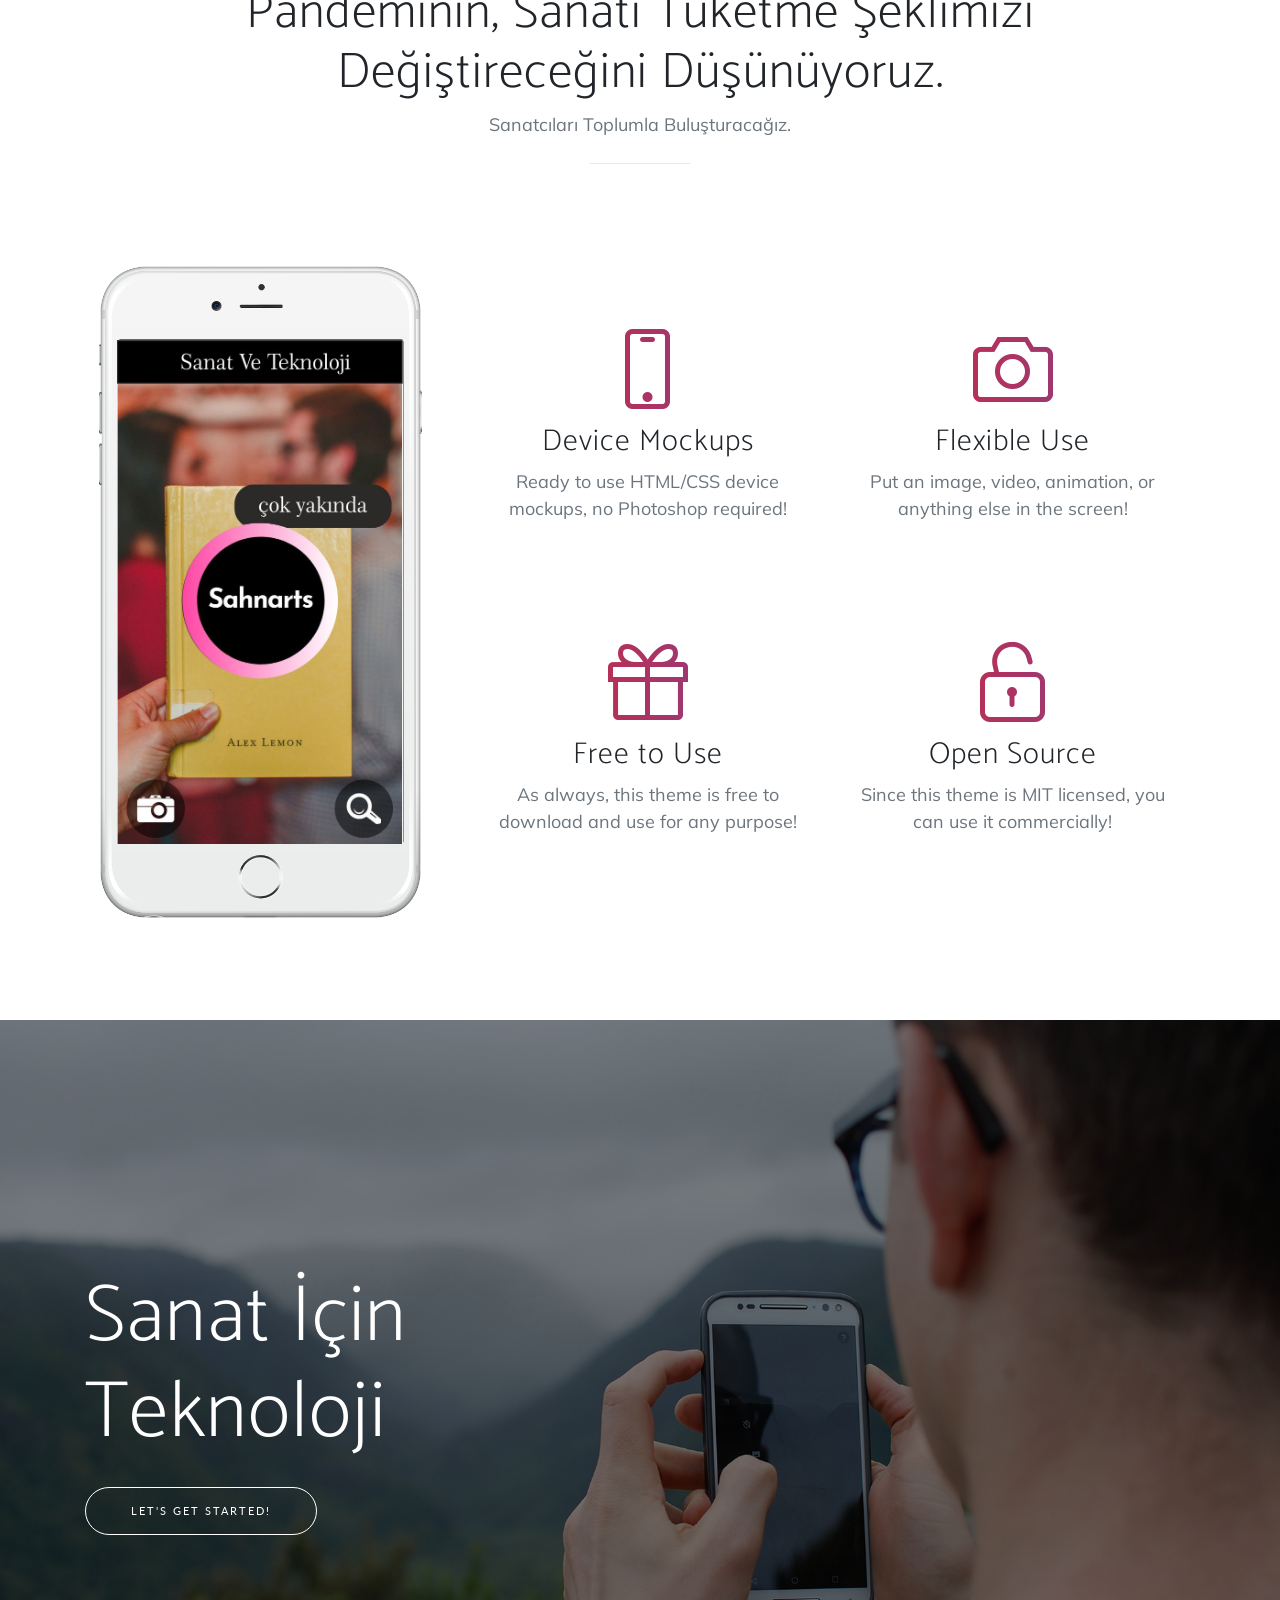
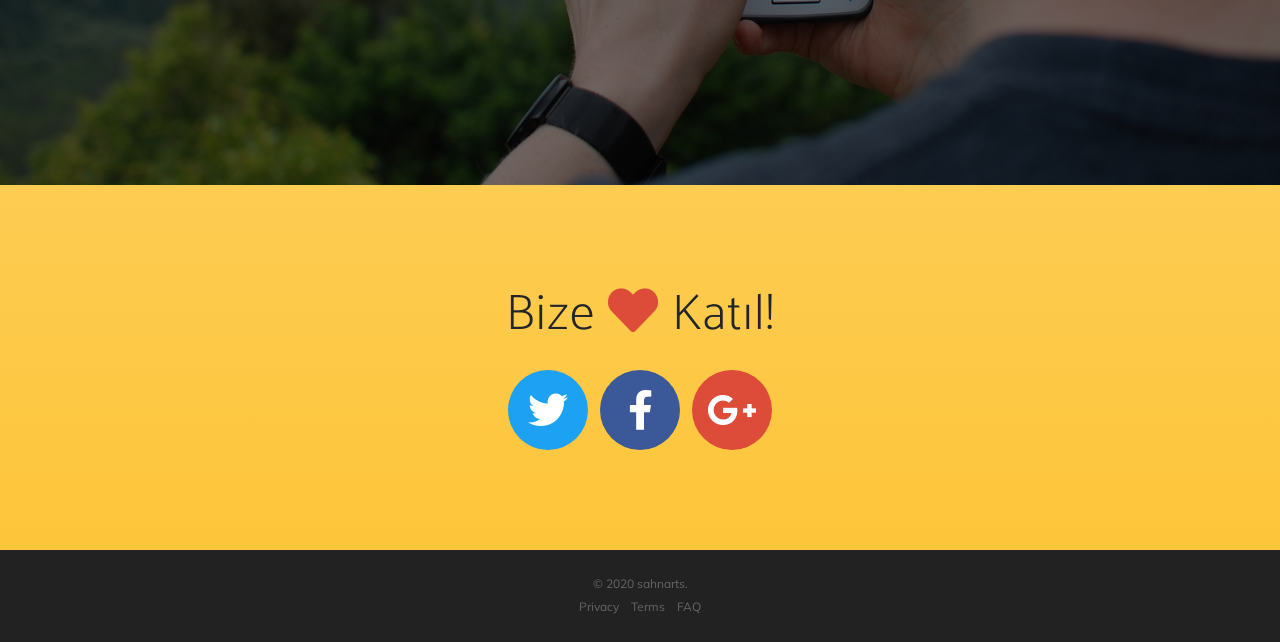
==== commit 5caa343b: "Update index.html" ====
--- a/index.html
+++ b/index.html
@@ -164,7 +164,7 @@
   <section class="cta">
     <div class="cta-content">
       <div class="container">
-        <h2>Sahnarts'IN Test Kullanıcısı Olmak İstermisin ? Hemen Bizimle İletişime Geç. </h2>
+        <h2>Sanat İçin Teknoloji </h2>
         <a href="#contact" class="btn btn-outline btn-xl js-scroll-trigger">Let's Get Started!</a>
       </div>
     </div>
@@ -173,9 +173,9 @@
 
   <section class="contact bg-primary" id="contact">
     <div class="container">
-      <h2>We
+      <h2>Bize
         <i class="fas fa-heart"></i>
-        new friends!</h2>
+        Katıl!</h2>
       <ul class="list-inline list-social">
         <li class="list-inline-item social-twitter">
           <a href="#">
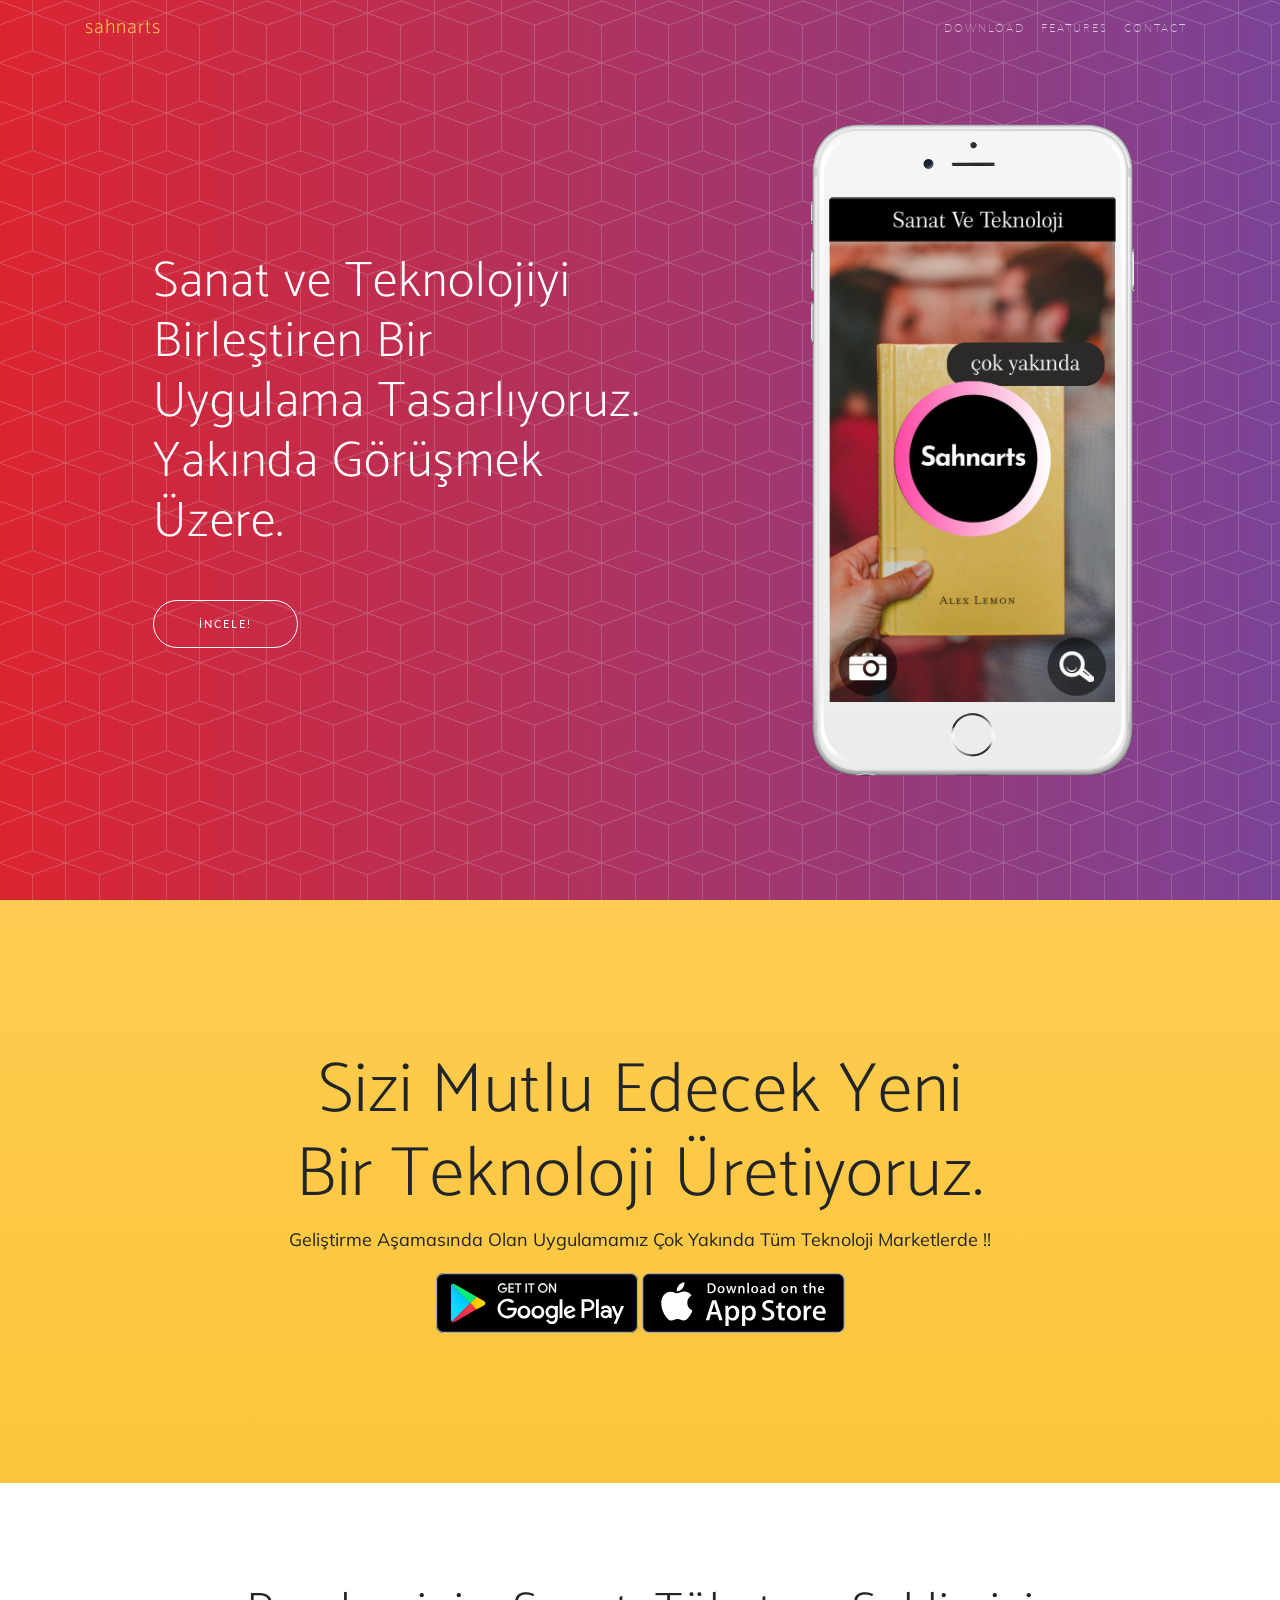
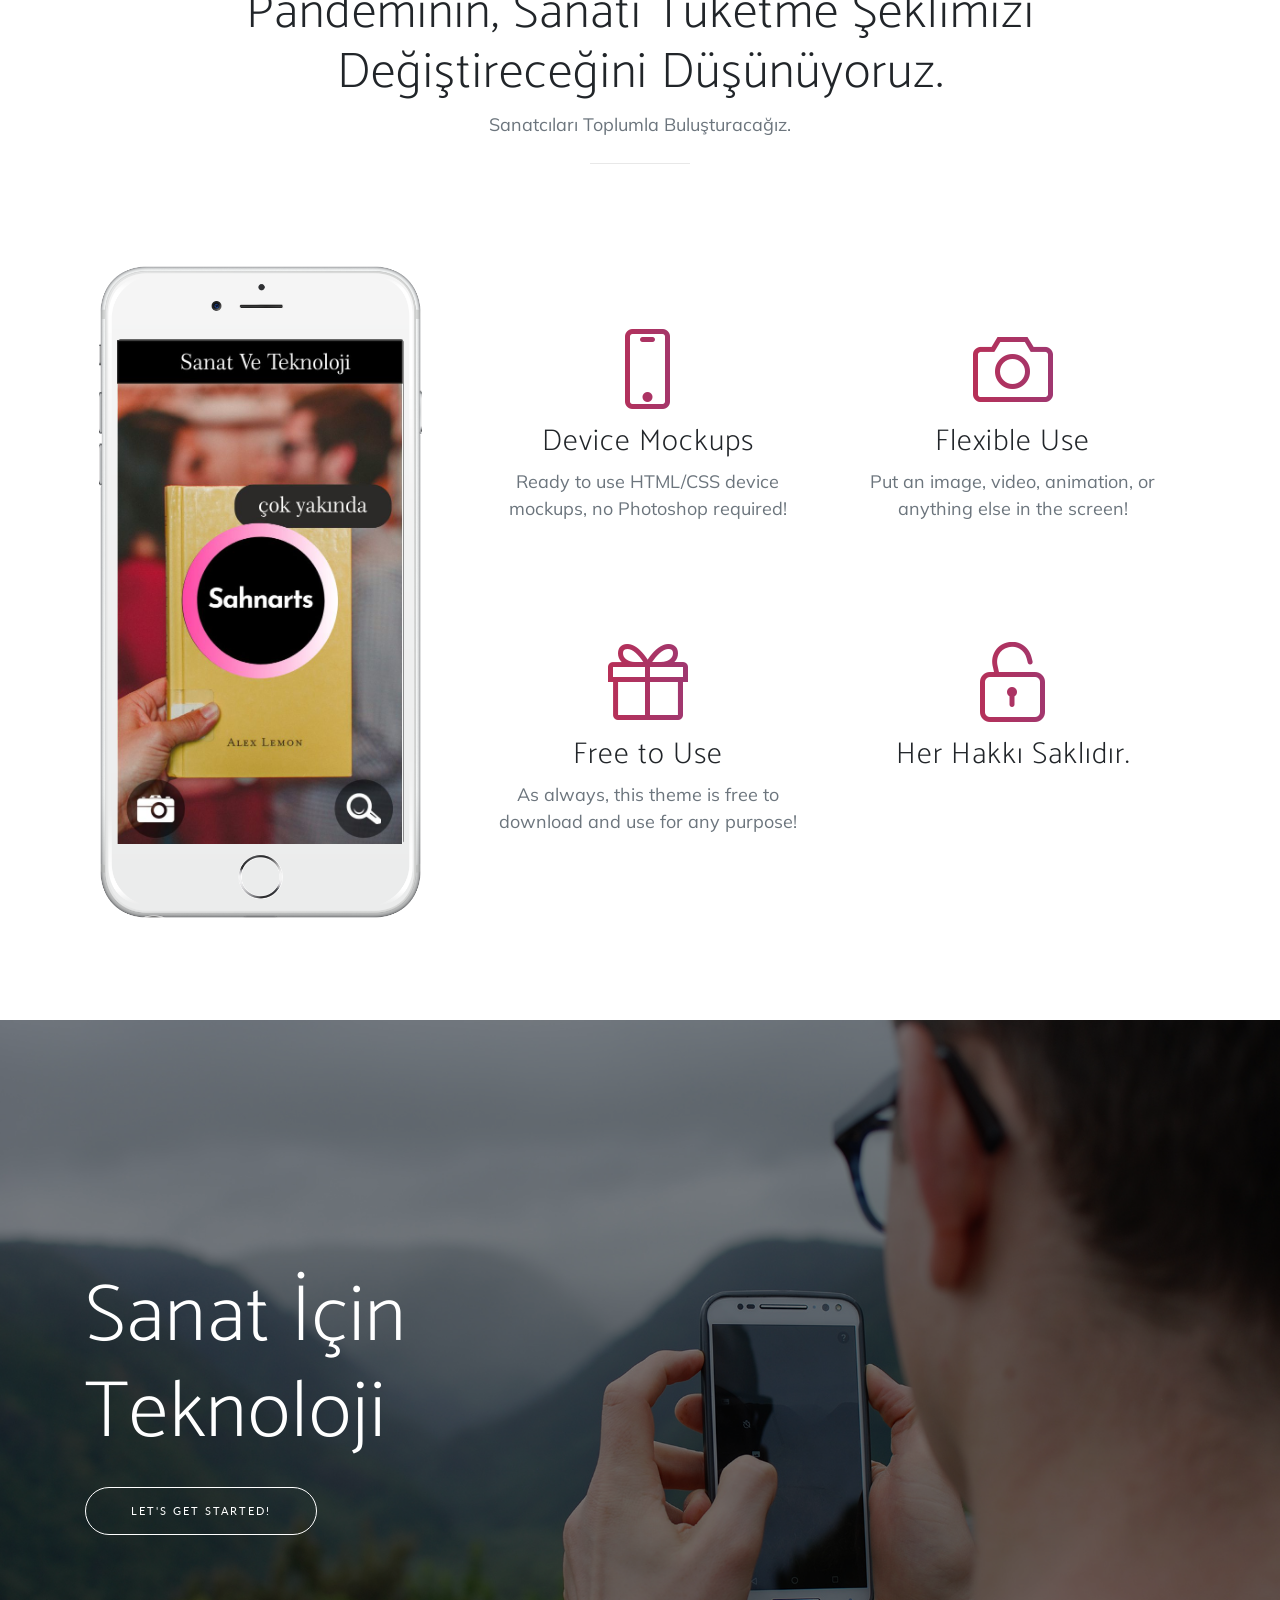
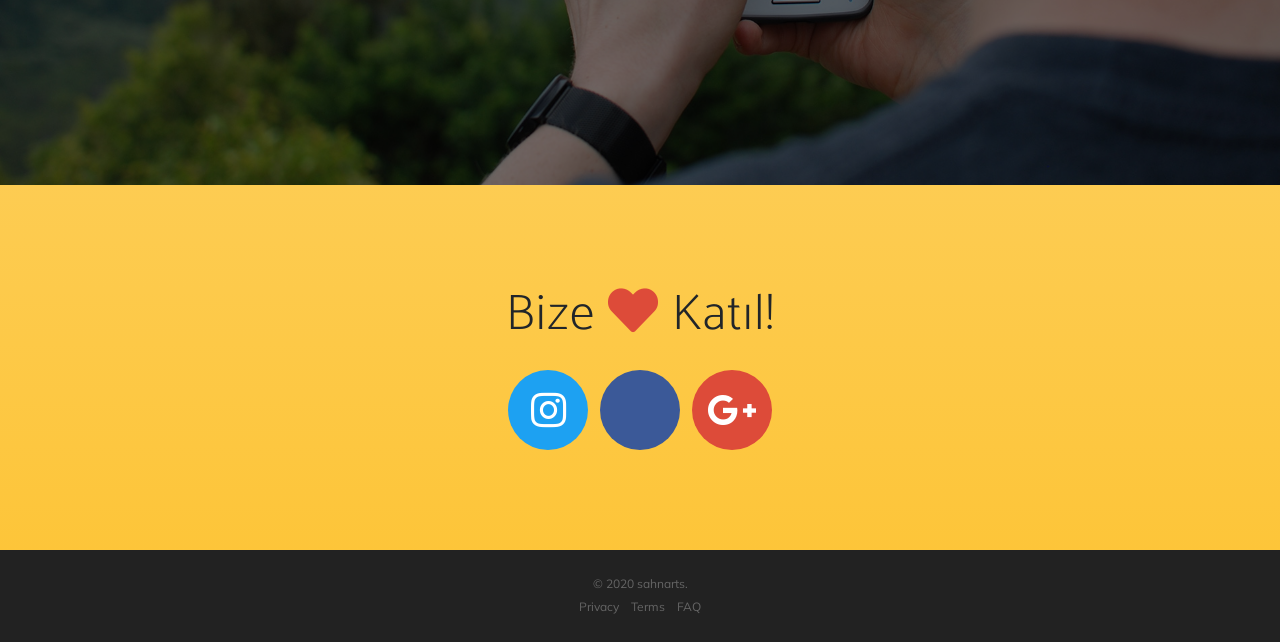
==== commit 24bcb143: "Update index.html" ====
--- a/index.html
+++ b/index.html
@@ -150,8 +150,8 @@
               <div class="col-lg-6">
                 <div class="feature-item">
                   <i class="icon-lock-open text-primary"></i>
-                  <h3>Open Source</h3>
-                  <p class="text-muted">Since this theme is MIT licensed, you can use it commercially!</p>
+                  <h3>Her Hakkı Saklıdır.</h3>
+                  <p class="text-muted"></p>
                 </div>
               </div>
             </div>
@@ -179,12 +179,12 @@
       <ul class="list-inline list-social">
         <li class="list-inline-item social-twitter">
           <a href="#">
-            <i class="fab fa-twitter"></i>
+            <i class="fab fa-instagram"></i>
           </a>
         </li>
         <li class="list-inline-item social-facebook">
           <a href="#">
-            <i class="fab fa-facebook-f"></i>
+            <i class="fab fa-linkedin-f"></i>
           </a>
         </li>
         <li class="list-inline-item social-google-plus">
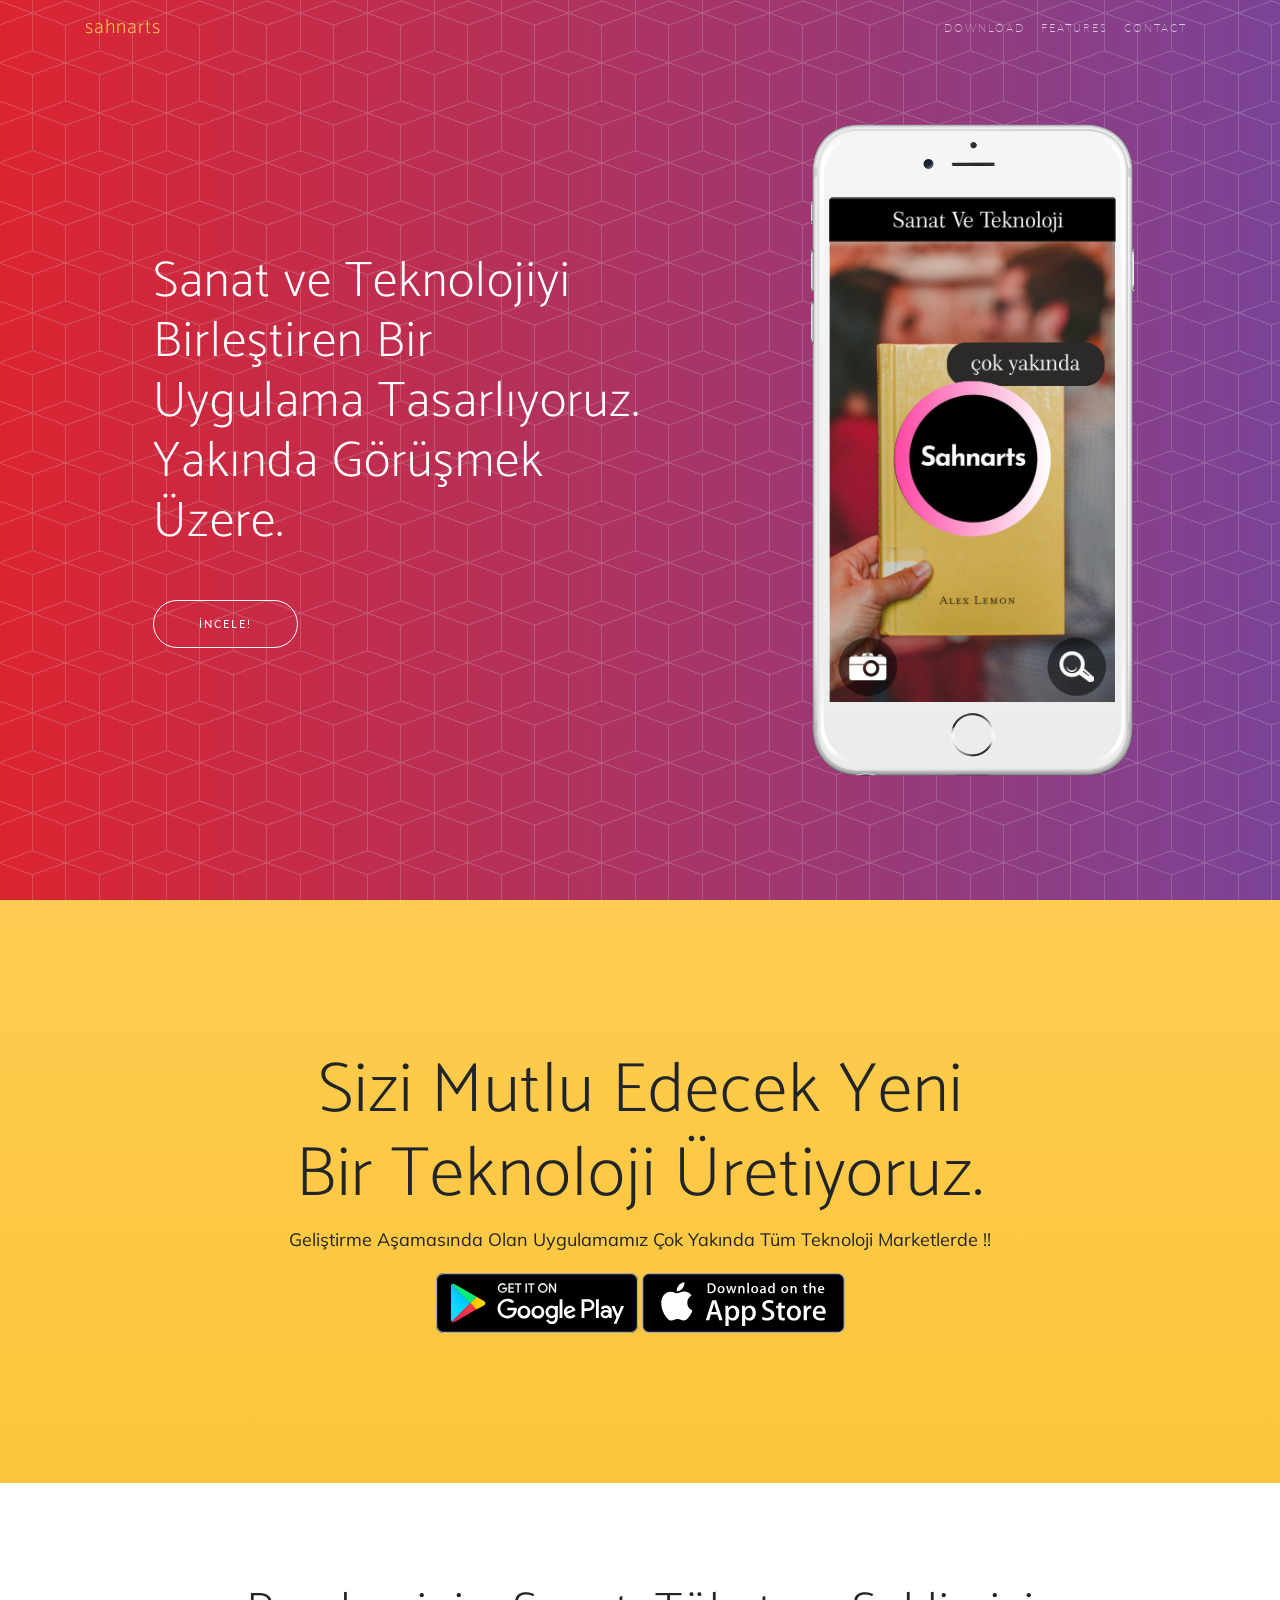
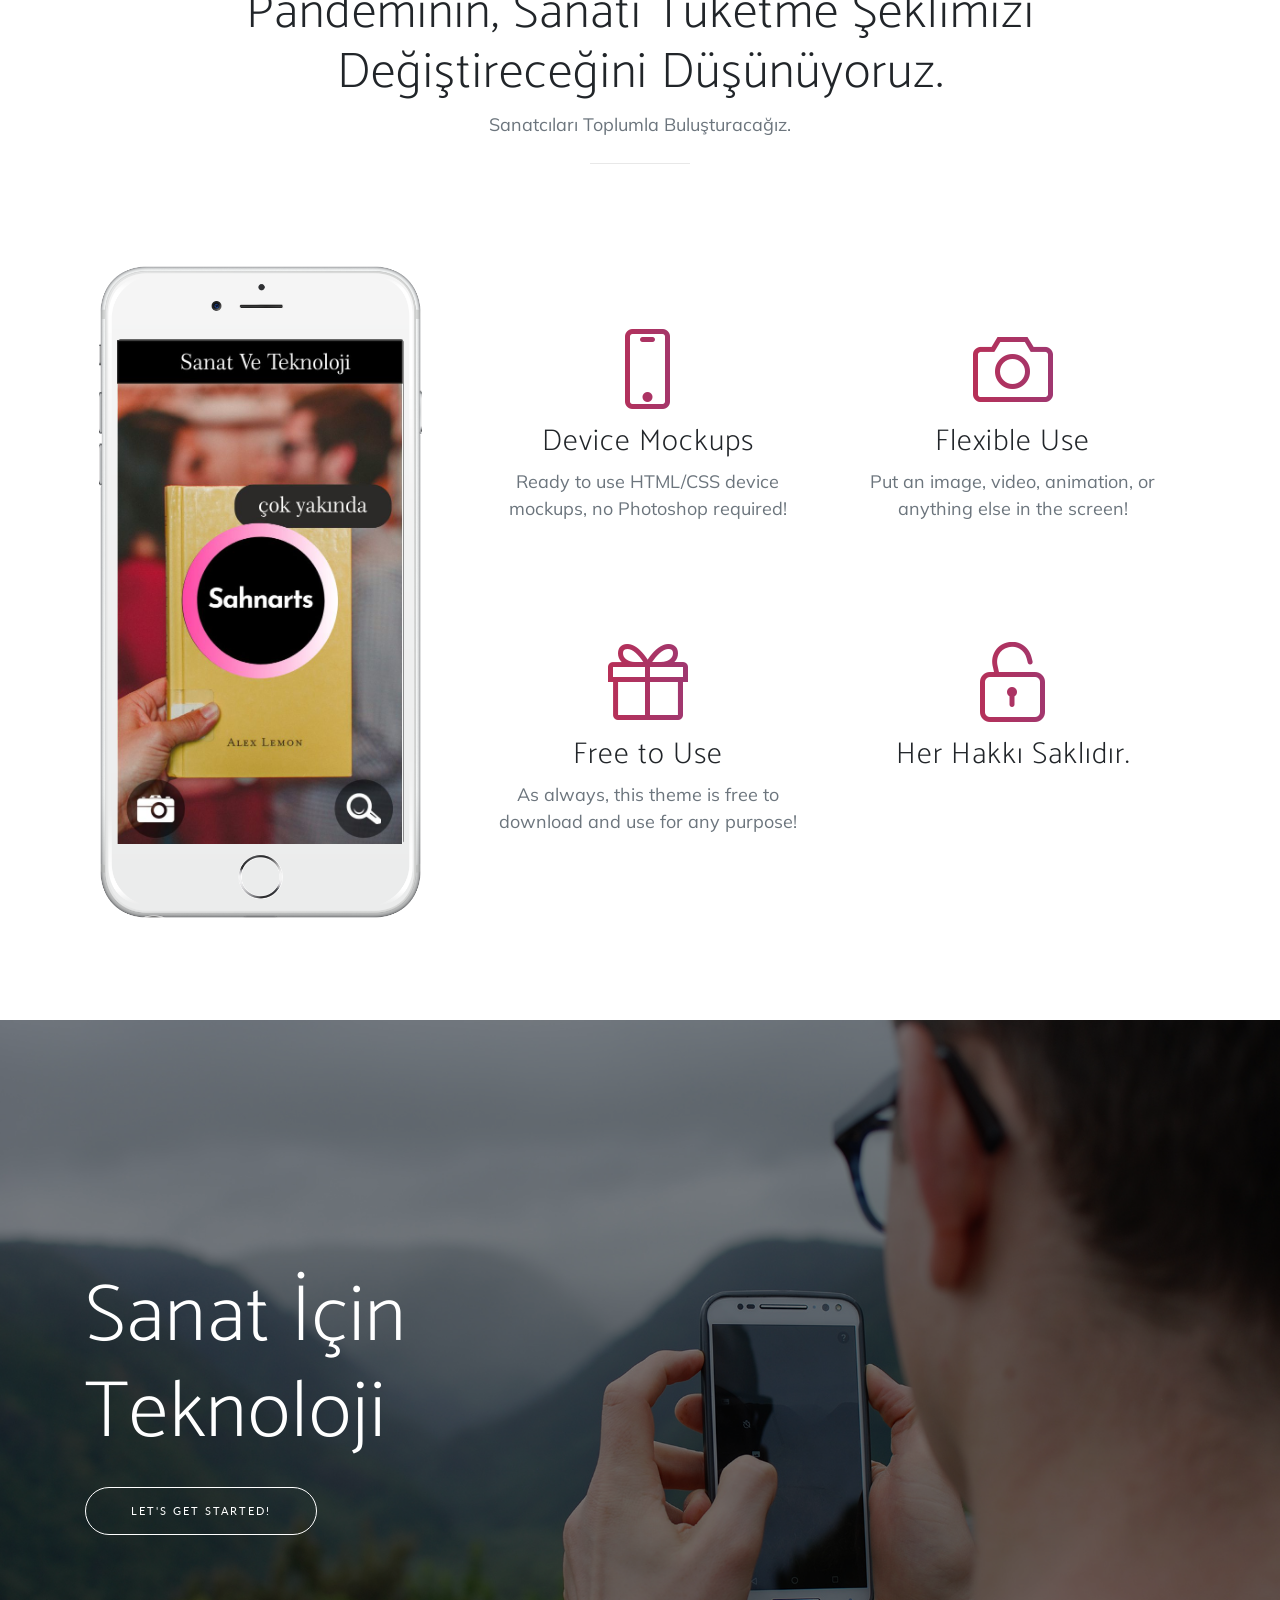
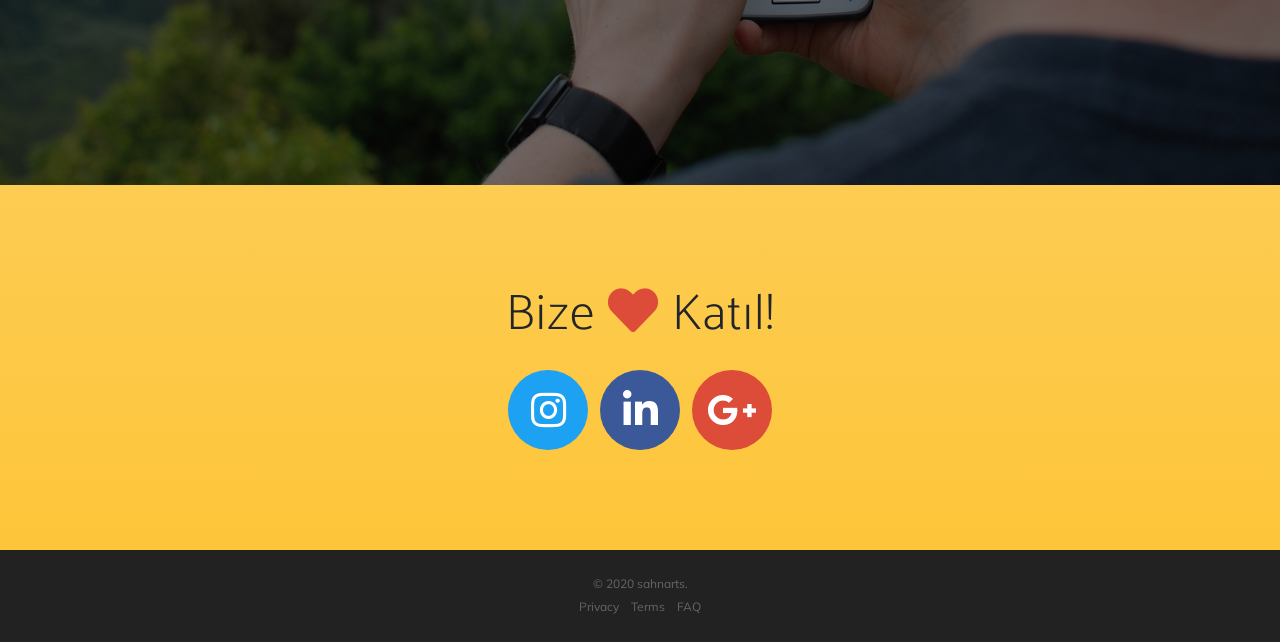
==== commit bcde89c0: "Update index.html" ====
--- a/index.html
+++ b/index.html
@@ -184,7 +184,7 @@
         </li>
         <li class="list-inline-item social-facebook">
           <a href="#">
-            <i class="fab fa-linkedin-f"></i>
+            <i class="fab fa-linkedin-in"></i>
           </a>
         </li>
         <li class="list-inline-item social-google-plus">
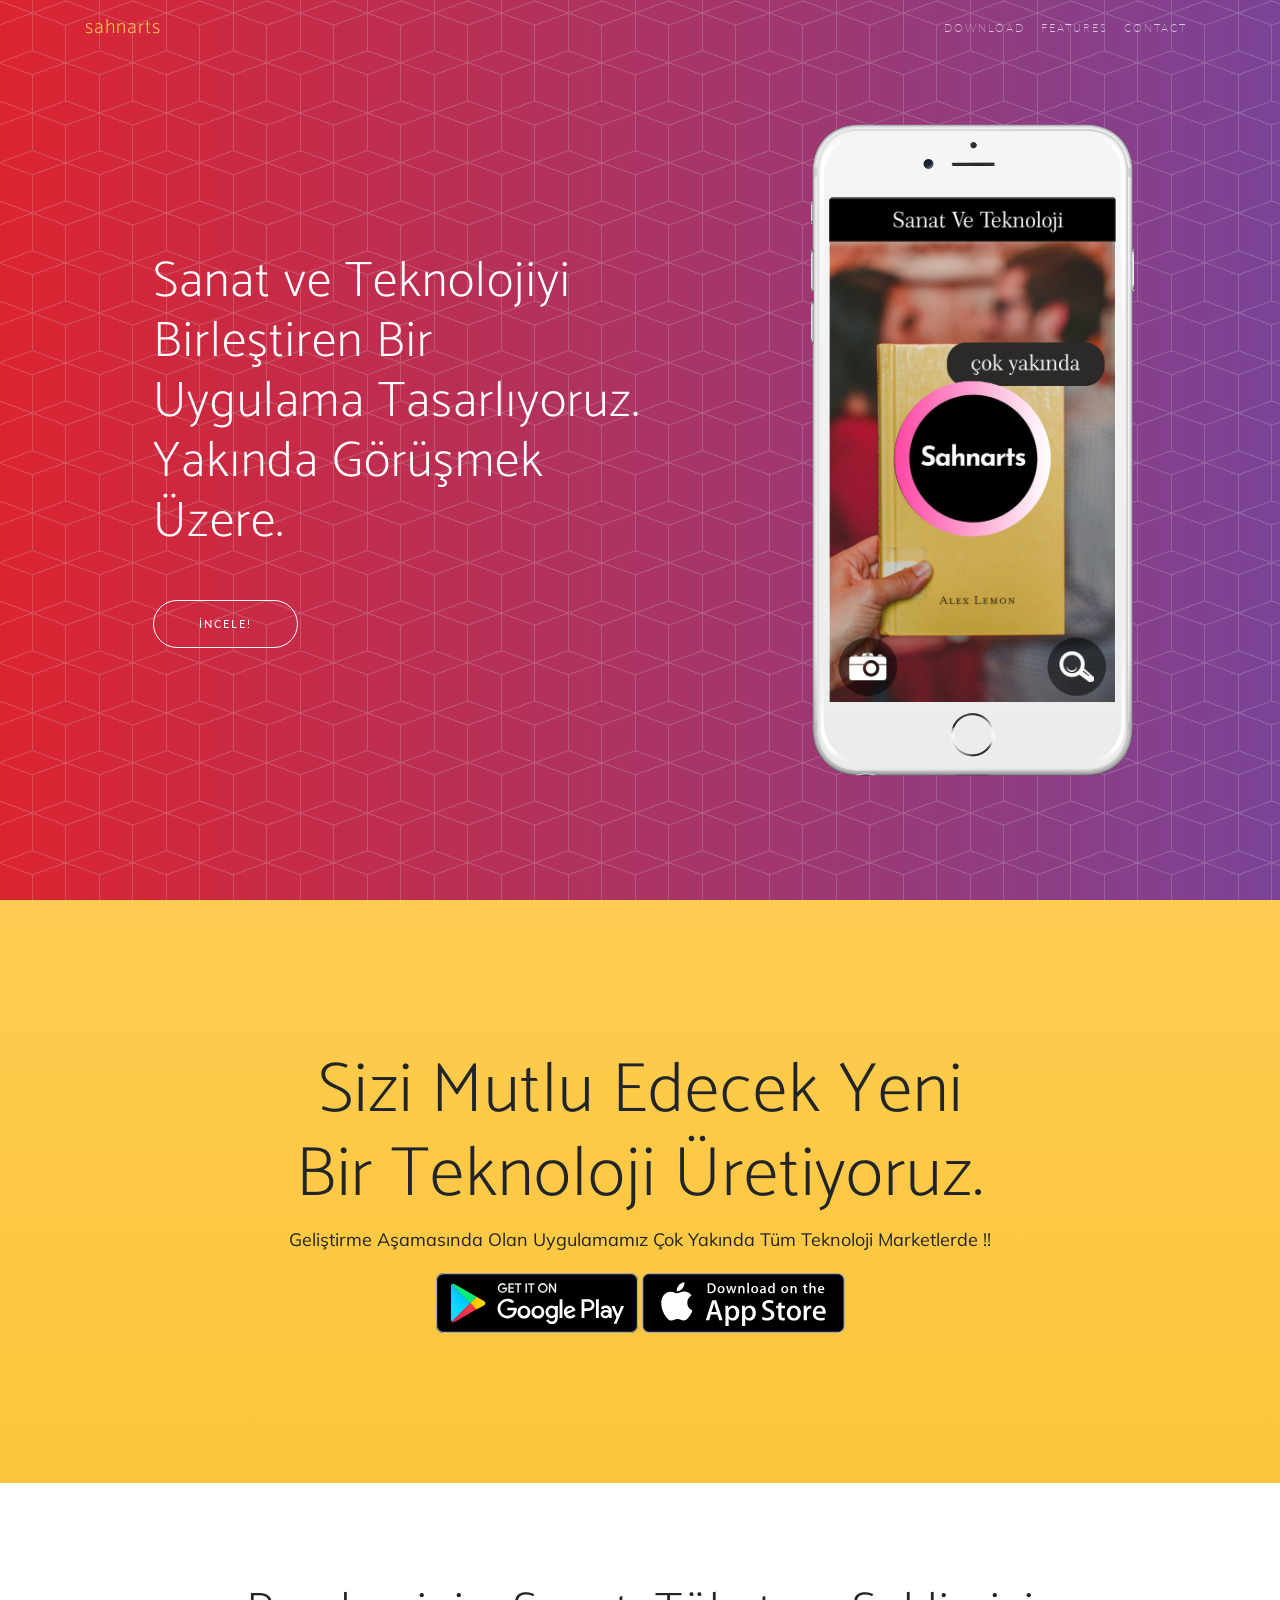
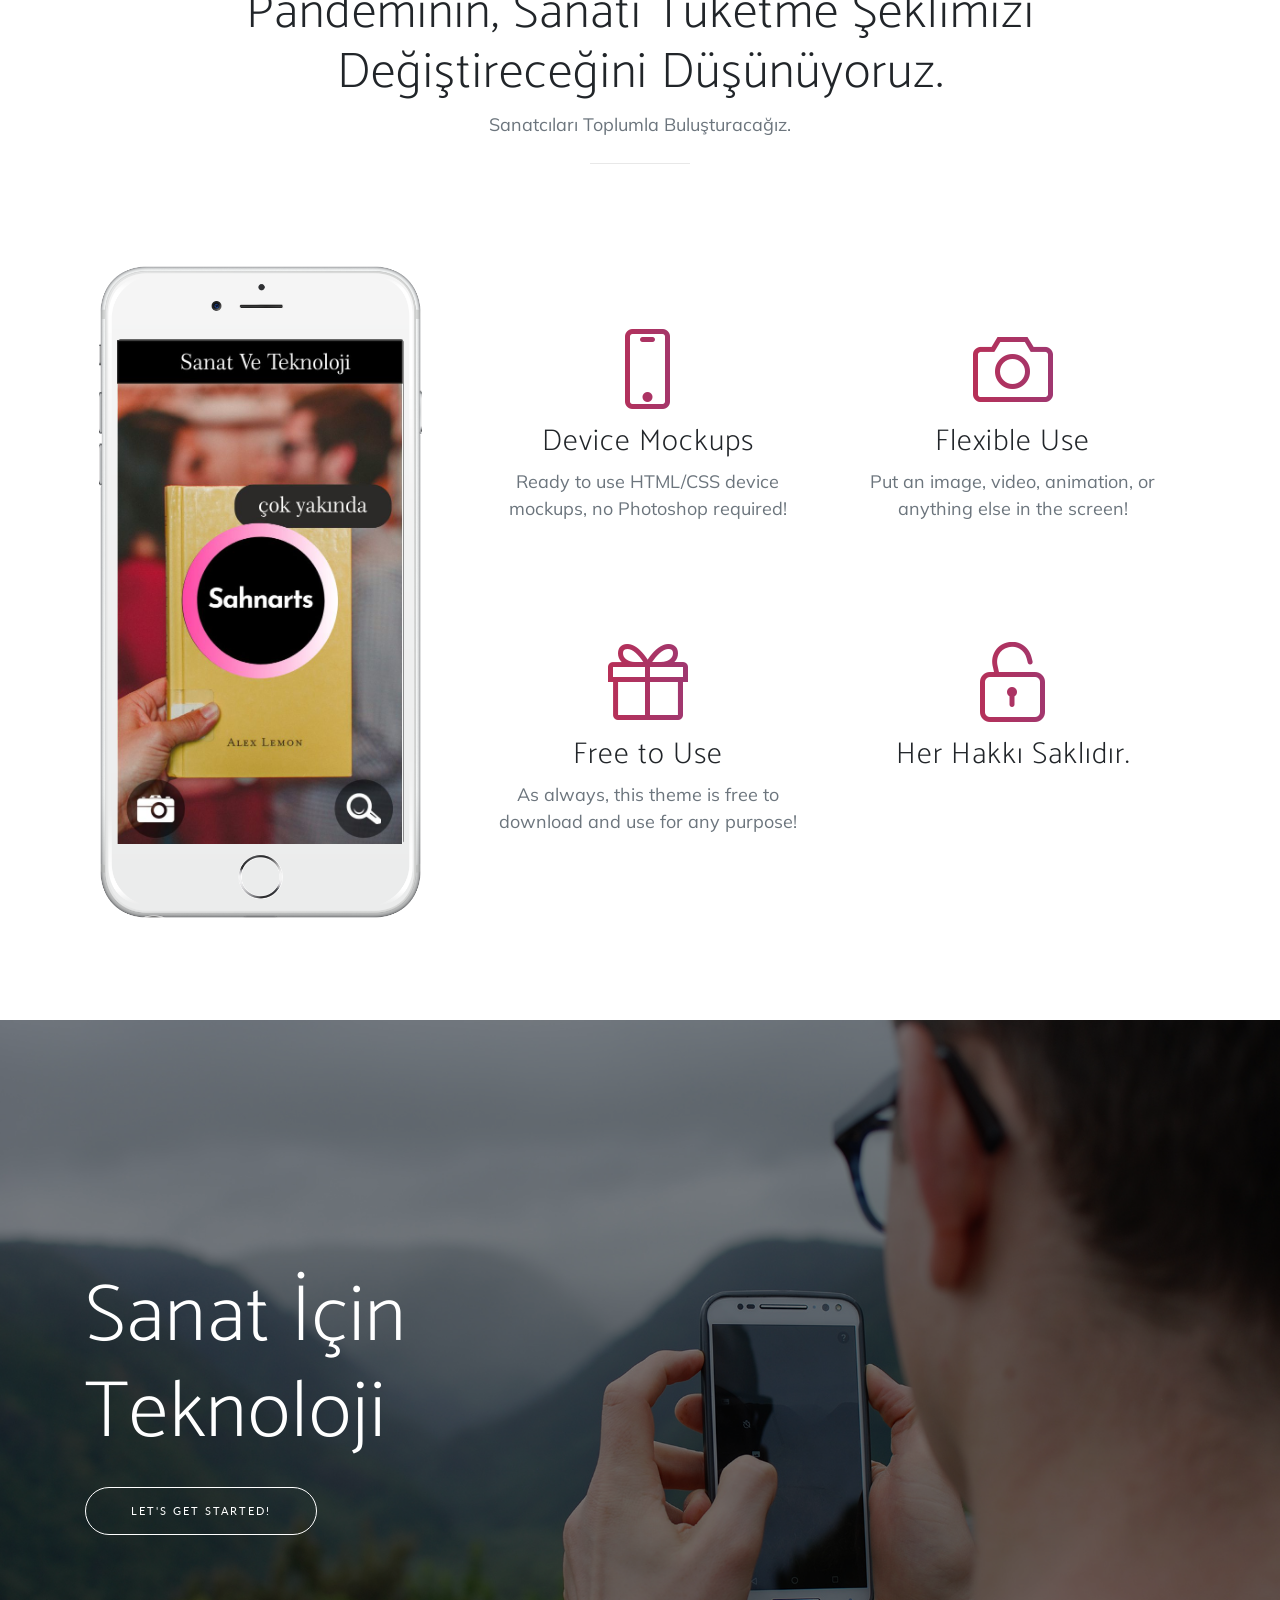
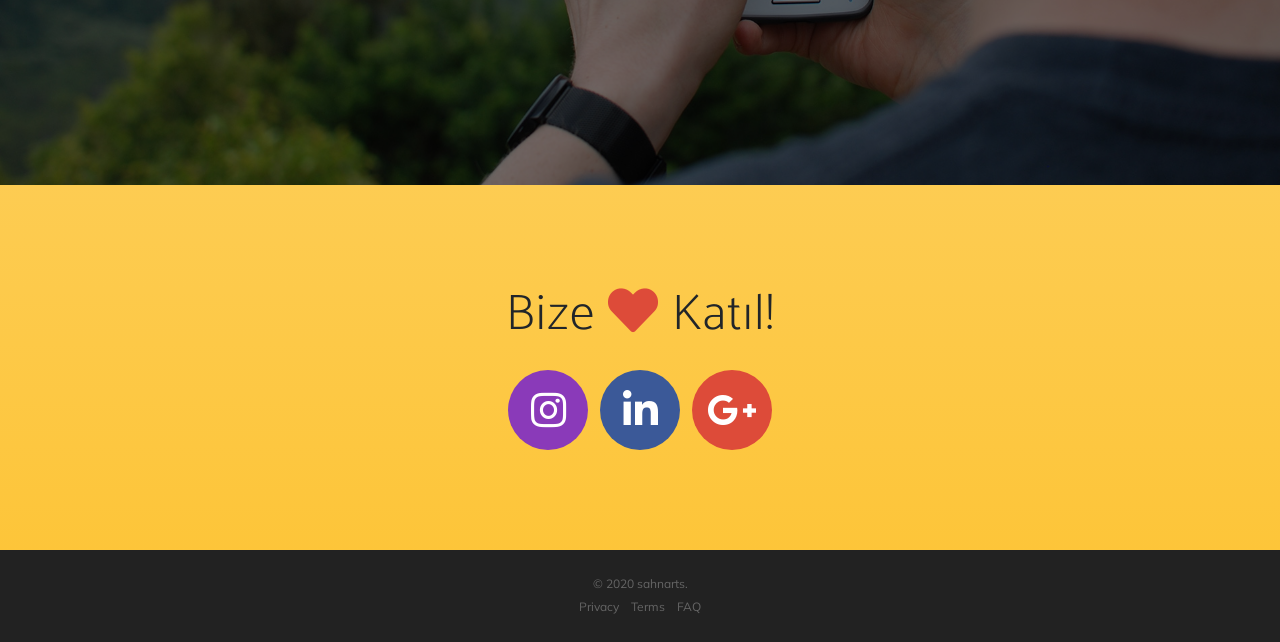
==== commit 360bb9bb: "Update index.html" ====
--- a/index.html
+++ b/index.html
@@ -178,7 +178,7 @@
         Katıl!</h2>
       <ul class="list-inline list-social">
         <li class="list-inline-item social-twitter">
-          <a href="#">
+          <a href="#" style="background-color:  #8a3ab9;">
             <i class="fab fa-instagram"></i>
           </a>
         </li>
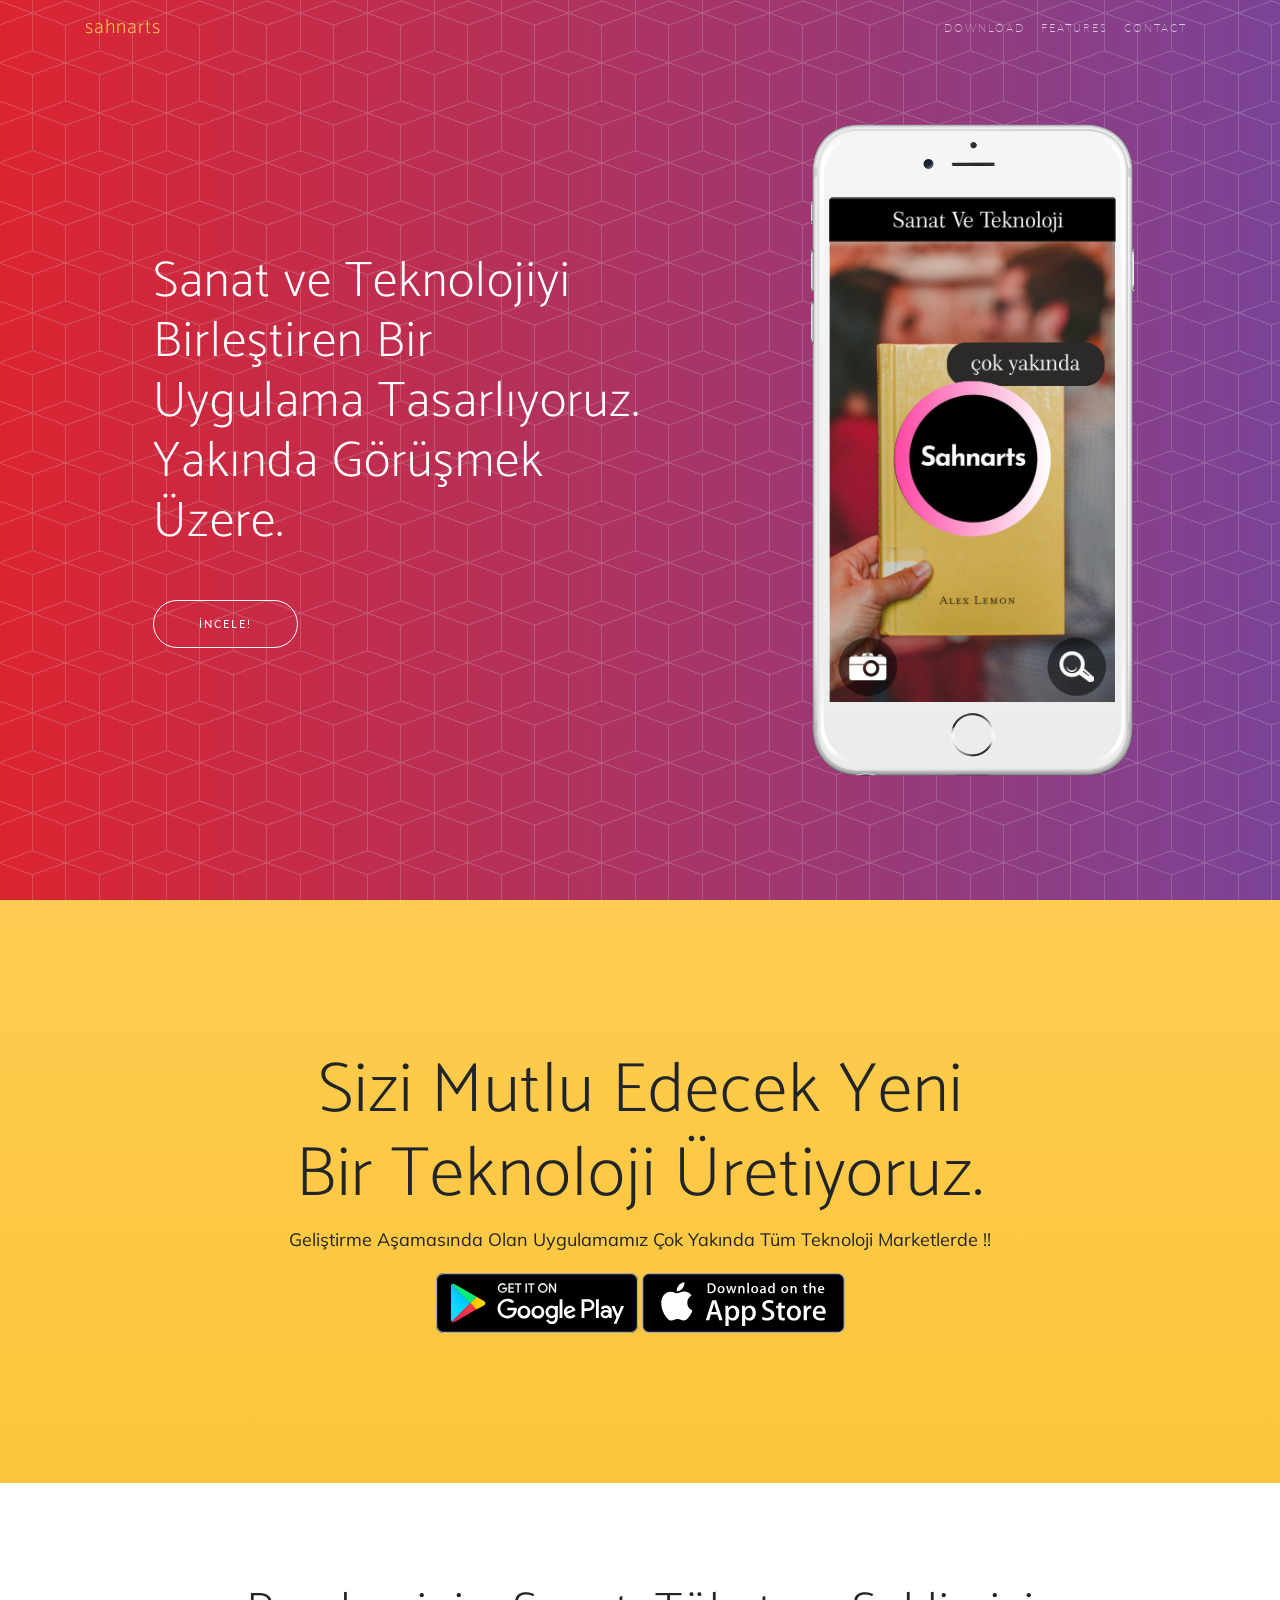
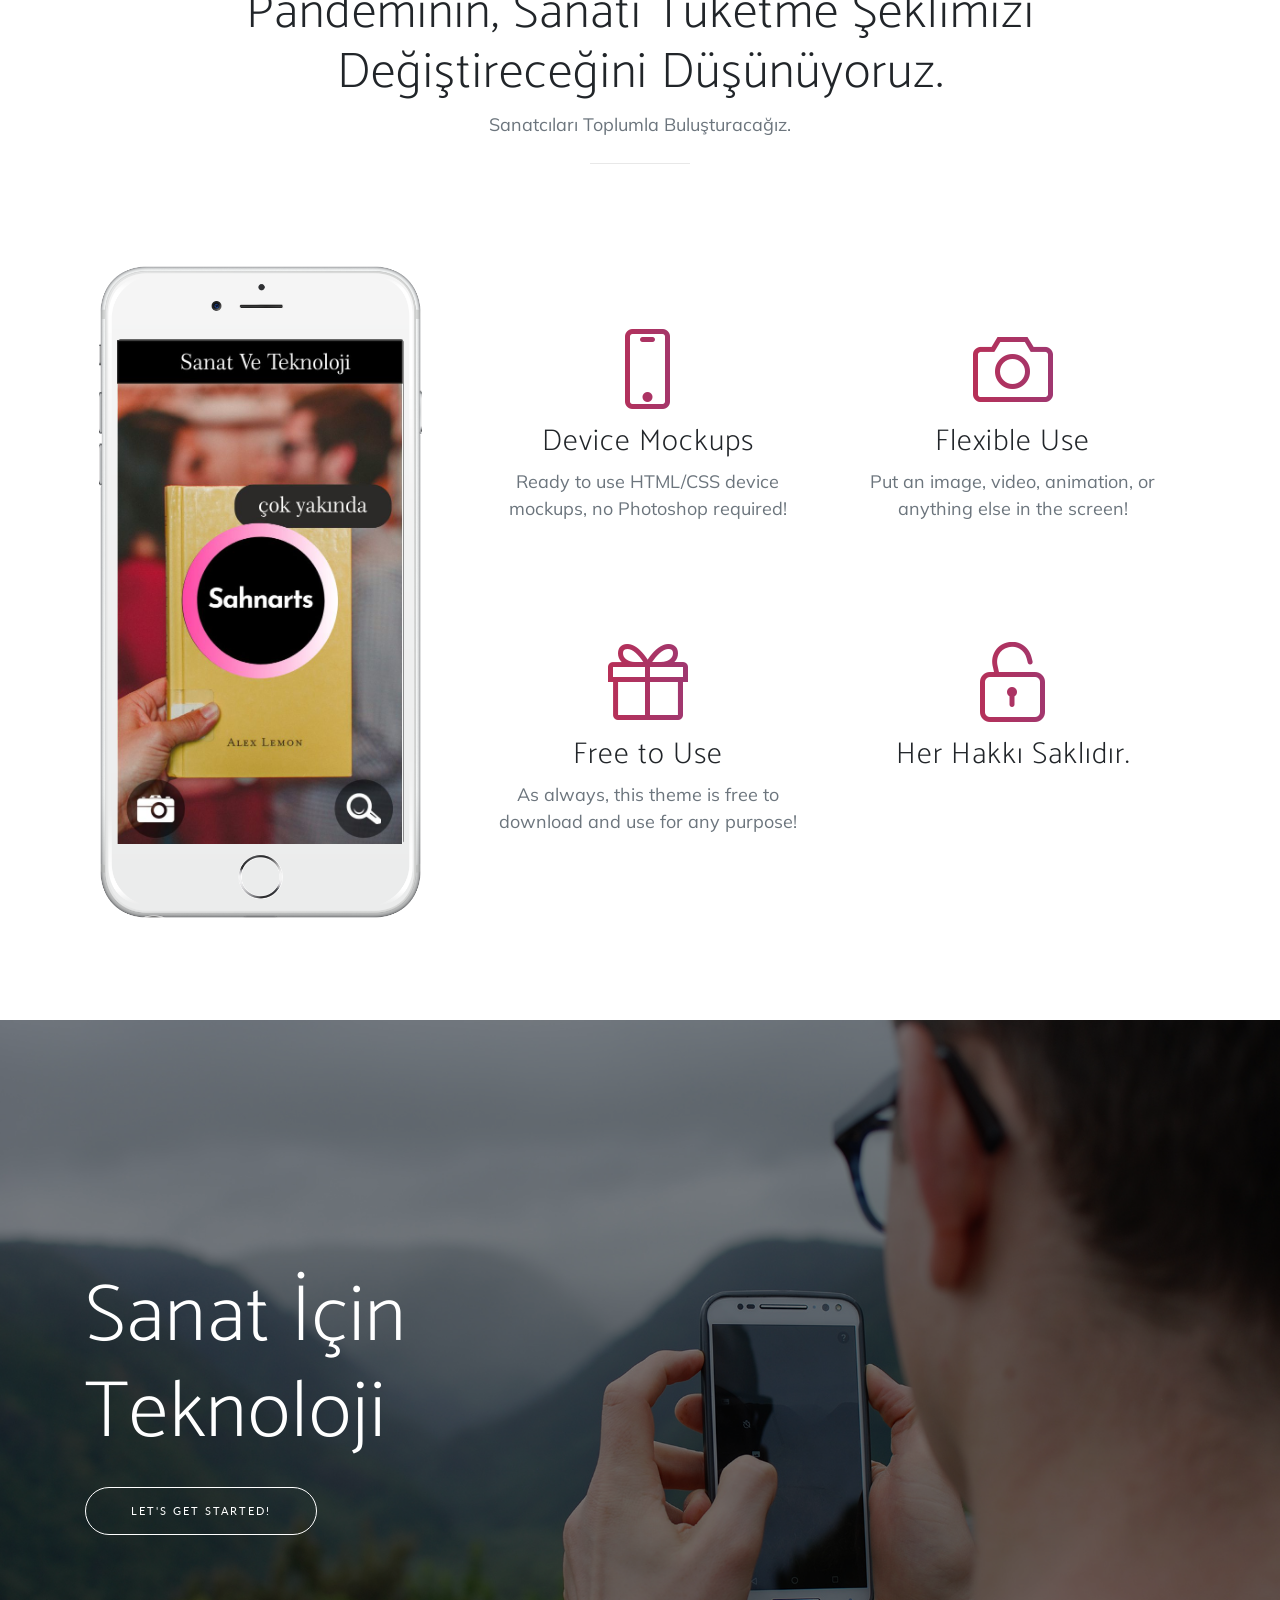
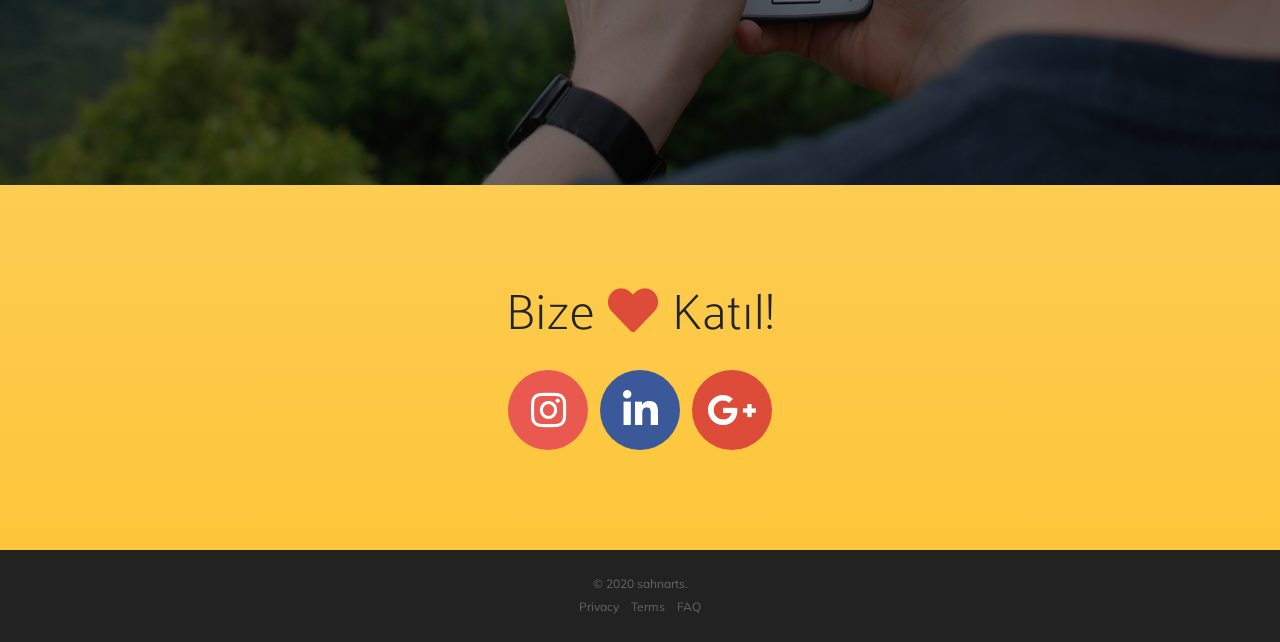
==== commit 1bf4602b: "Update index.html" ====
--- a/index.html
+++ b/index.html
@@ -178,12 +178,12 @@
         Katıl!</h2>
       <ul class="list-inline list-social">
         <li class="list-inline-item social-twitter">
-          <a href="#" style="background-color:  #8a3ab9;">
+          <a href="https://www.instagram.com/sahnarts/" style="background-color:  #e95950;">
             <i class="fab fa-instagram"></i>
           </a>
         </li>
         <li class="list-inline-item social-facebook">
-          <a href="#">
+          <a href="https://www.linkedin.com/company/43274795">
             <i class="fab fa-linkedin-in"></i>
           </a>
         </li>
